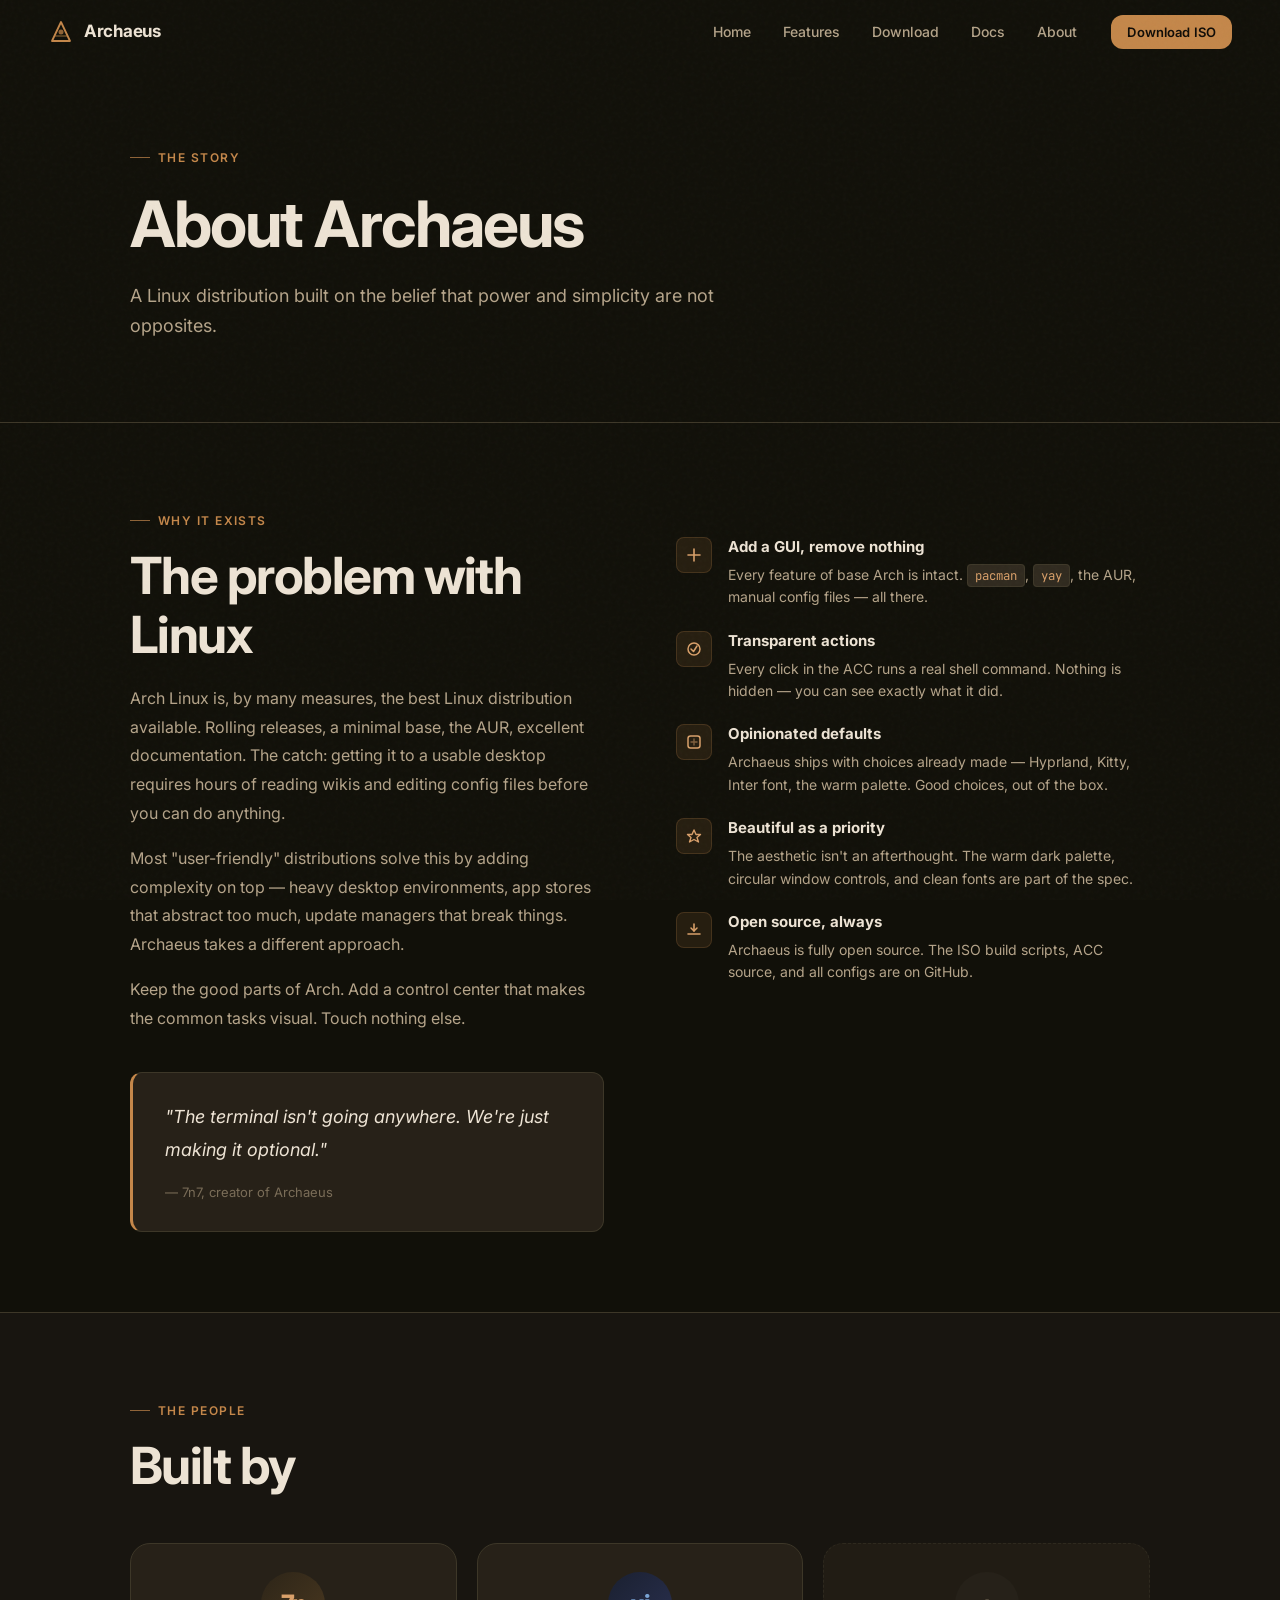
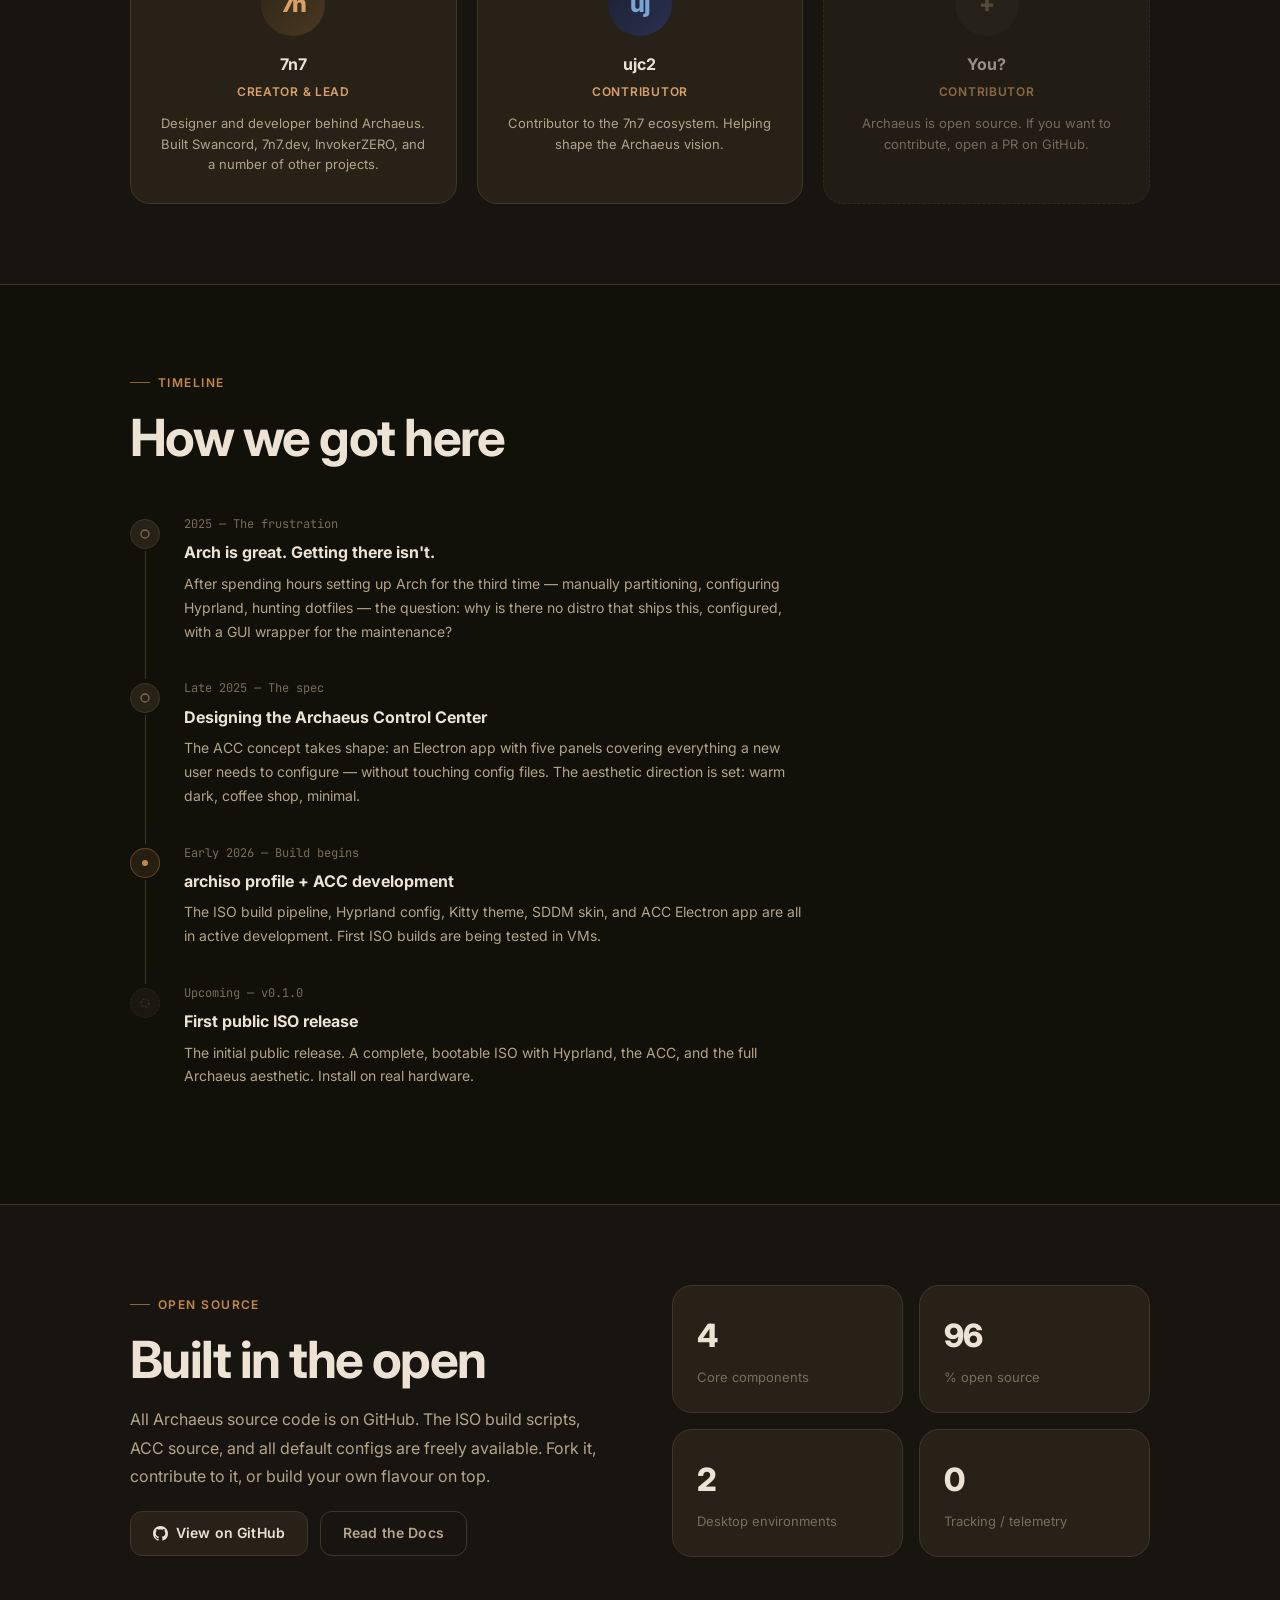
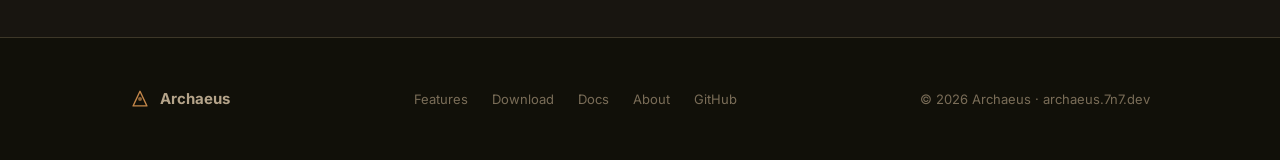
==== about/index.html @ 9816dd21 "Initial commit: Archaeus website" ====
<!DOCTYPE html>
<html lang="en">
<head>
  <meta charset="UTF-8" />
  <meta name="viewport" content="width=device-width, initial-scale=1.0" />
  <title>About — Archaeus</title>
  <meta name="description" content="The story and philosophy behind Archaeus Linux." />
  <link rel="stylesheet" href="../css/styles.css" />
  <style>
    .page-hero { padding: 140px 0 80px; border-bottom: 1px solid var(--border); }

    /* Philosophy */
    .philosophy-section { padding: 80px 0; }

    .philosophy-grid {
      display: grid;
      grid-template-columns: 1fr 1fr;
      gap: 72px;
      align-items: start;
    }

    .philosophy-text h2 { margin-bottom: 20px; }
    .philosophy-text p { font-size: 16px; line-height: 1.8; margin-bottom: 16px; }

    .philosophy-points {
      display: flex;
      flex-direction: column;
      gap: 20px;
      margin-top: 32px;
    }

    .philosophy-point {
      display: flex;
      gap: 16px;
    }

    .point-icon {
      flex-shrink: 0;
      width: 36px;
      height: 36px;
      border-radius: 8px;
      background: var(--accent-dim);
      border: 1px solid rgba(196,135,74,0.2);
      display: flex;
      align-items: center;
      justify-content: center;
      color: var(--accent-2);
      margin-top: 2px;
    }

    .point-body strong {
      display: block;
      font-size: 15px;
      color: var(--text);
      margin-bottom: 5px;
    }

    .point-body p { font-size: 14px; line-height: 1.6; margin: 0; }

    /* Quote */
    .quote-block {
      background: var(--surface);
      border: 1px solid var(--border);
      border-left: 3px solid var(--accent);
      border-radius: var(--radius);
      padding: 28px 32px;
      margin-top: 40px;
    }

    .quote-text {
      font-size: 18px;
      line-height: 1.8;
      color: var(--text);
      font-style: italic;
      margin-bottom: 16px;
    }

    .quote-author {
      font-size: 13px;
      color: var(--text-3);
    }

    /* Team */
    .team-section {
      background: var(--bg-2);
      border-top: 1px solid var(--border);
      border-bottom: 1px solid var(--border);
      padding: 80px 0;
    }

    .team-grid {
      display: grid;
      grid-template-columns: repeat(3, 1fr);
      gap: 20px;
      margin-top: 48px;
    }

    .team-card {
      background: var(--surface);
      border: 1px solid var(--border);
      border-radius: var(--radius-lg);
      padding: 28px;
      text-align: center;
      transition: border-color 0.2s, transform 0.2s;
    }

    .team-card:hover {
      border-color: var(--border-2);
      transform: translateY(-2px);
    }

    .team-avatar {
      width: 64px;
      height: 64px;
      border-radius: 50%;
      margin: 0 auto 16px;
      display: flex;
      align-items: center;
      justify-content: center;
      font-size: 24px;
      font-weight: 800;
      letter-spacing: -0.05em;
    }

    .team-name {
      font-size: 16px;
      font-weight: 700;
      color: var(--text);
      margin-bottom: 4px;
    }

    .team-role {
      font-size: 12px;
      color: var(--accent-2);
      font-weight: 600;
      letter-spacing: 0.06em;
      text-transform: uppercase;
      margin-bottom: 12px;
    }

    .team-bio {
      font-size: 13px;
      line-height: 1.6;
    }

    /* Origin story */
    .origin-section { padding: 80px 0; }

    .origin-timeline {
      max-width: 680px;
      margin: 48px 0 0;
      display: flex;
      flex-direction: column;
      gap: 0;
    }

    .timeline-item {
      display: flex;
      gap: 24px;
      position: relative;
    }

    .timeline-item:not(:last-child)::after {
      content: '';
      position: absolute;
      left: 15px;
      top: 36px;
      bottom: 0;
      width: 1px;
      background: var(--border);
    }

    .timeline-dot {
      flex-shrink: 0;
      width: 30px;
      height: 30px;
      border-radius: 50%;
      background: var(--surface);
      border: 1px solid var(--border);
      display: flex;
      align-items: center;
      justify-content: center;
      z-index: 1;
      margin-top: 4px;
    }

    .timeline-dot.accent {
      background: var(--accent-dim);
      border-color: rgba(196,135,74,0.4);
    }

    .timeline-dot svg { flex-shrink: 0; }

    .timeline-body {
      padding-bottom: 36px;
      flex: 1;
    }

    .timeline-date {
      font-size: 12px;
      color: var(--text-3);
      font-family: var(--mono);
      margin-bottom: 6px;
    }

    .timeline-title {
      font-size: 16px;
      font-weight: 700;
      color: var(--text);
      margin-bottom: 6px;
    }

    .timeline-desc { font-size: 14px; line-height: 1.7; }

    /* Open source section */
    .oss-section {
      background: var(--bg-2);
      border-top: 1px solid var(--border);
      padding: 80px 0;
    }

    .oss-inner {
      display: grid;
      grid-template-columns: 1fr 1fr;
      gap: 64px;
      align-items: center;
    }

    .oss-text h2 { margin-bottom: 16px; }
    .oss-text p { font-size: 16px; line-height: 1.8; margin-bottom: 20px; }

    .oss-links {
      display: flex;
      gap: 12px;
      flex-wrap: wrap;
    }

    .oss-stats {
      display: grid;
      grid-template-columns: 1fr 1fr;
      gap: 16px;
    }

    .oss-stat {
      background: var(--surface);
      border: 1px solid var(--border);
      border-radius: var(--radius-lg);
      padding: 24px;
    }

    .oss-stat-num {
      font-size: 32px;
      font-weight: 800;
      color: var(--text);
      letter-spacing: -0.04em;
      margin-bottom: 6px;
    }

    .oss-stat-label { font-size: 13px; color: var(--text-3); }

    @media (max-width: 900px) {
      .philosophy-grid { grid-template-columns: 1fr; }
      .team-grid { grid-template-columns: repeat(2, 1fr); }
      .oss-inner { grid-template-columns: 1fr; }
    }

    @media (max-width: 640px) {
      .team-grid { grid-template-columns: 1fr; }
    }
  </style>
</head>
<body>

<!-- ── NAV ──────────────────────────────────────────────── -->
<nav>
  <a href="/" class="nav-logo">
    <svg width="26" height="26" viewBox="0 0 26 26" fill="none">
      <path d="M13 3 L22 22 H4 Z" stroke="#c4874a" stroke-width="1.8" fill="none" stroke-linejoin="round"/>
      <path d="M7.5 17 H18.5" stroke="#c4874a" stroke-width="1.4" stroke-linecap="round" opacity="0.5"/>
      <circle cx="13" cy="13" r="2.5" fill="#c4874a" opacity="0.7"/>
    </svg>
    Archaeus
  </a>
  <ul class="nav-links">
    <li><a href="/">Home</a></li>
    <li><a href="/features/">Features</a></li>
    <li><a href="/download/">Download</a></li>
    <li><a href="/docs/">Docs</a></li>
    <li><a href="/about/">About</a></li>
  </ul>
  <a href="/download/" class="btn btn-primary btn-sm nav-cta">Download ISO</a>
</nav>

<!-- ── PAGE HERO ─────────────────────────────────────────── -->
<section class="page-hero">
  <div class="container">
    <span class="section-label reveal">The story</span>
    <h1 class="reveal reveal-delay-1">About Archaeus</h1>
    <p class="reveal reveal-delay-2">
      A Linux distribution built on the belief that power and simplicity are not opposites.
    </p>
  </div>
</section>

<!-- ── PHILOSOPHY ────────────────────────────────────────── -->
<section class="philosophy-section">
  <div class="container">
    <div class="philosophy-grid">
      <div class="philosophy-text reveal">
        <span class="section-label">Why it exists</span>
        <h2>The problem with Linux</h2>
        <p>
          Arch Linux is, by many measures, the best Linux distribution available.
          Rolling releases, a minimal base, the AUR, excellent documentation.
          The catch: getting it to a usable desktop requires hours of reading
          wikis and editing config files before you can do anything.
        </p>
        <p>
          Most "user-friendly" distributions solve this by adding complexity
          on top — heavy desktop environments, app stores that abstract too much,
          update managers that break things. Archaeus takes a different approach.
        </p>
        <p>
          Keep the good parts of Arch. Add a control center that makes the
          common tasks visual. Touch nothing else.
        </p>

        <div class="quote-block">
          <div class="quote-text">
            "The terminal isn't going anywhere. We're just making it optional."
          </div>
          <div class="quote-author">— 7n7, creator of Archaeus</div>
        </div>
      </div>

      <div class="philosophy-points reveal reveal-delay-2">
        <div class="philosophy-point">
          <div class="point-icon">
            <svg width="16" height="16" viewBox="0 0 16 16" fill="none">
              <path d="M2 8h12M8 2v12" stroke="currentColor" stroke-width="1.6" stroke-linecap="round"/>
            </svg>
          </div>
          <div class="point-body">
            <strong>Add a GUI, remove nothing</strong>
            <p>Every feature of base Arch is intact. <code>pacman</code>, <code>yay</code>, the AUR, manual config files — all there.</p>
          </div>
        </div>
        <div class="philosophy-point">
          <div class="point-icon">
            <svg width="16" height="16" viewBox="0 0 16 16" fill="none">
              <circle cx="8" cy="8" r="6" stroke="currentColor" stroke-width="1.5" fill="none"/>
              <path d="M5 8l2.5 2.5L11 5" stroke="currentColor" stroke-width="1.5" stroke-linecap="round" stroke-linejoin="round"/>
            </svg>
          </div>
          <div class="point-body">
            <strong>Transparent actions</strong>
            <p>Every click in the ACC runs a real shell command. Nothing is hidden — you can see exactly what it did.</p>
          </div>
        </div>
        <div class="philosophy-point">
          <div class="point-icon">
            <svg width="16" height="16" viewBox="0 0 16 16" fill="none">
              <rect x="2" y="2" width="12" height="12" rx="2.5" stroke="currentColor" stroke-width="1.5" fill="none"/>
              <path d="M5 8h6M8 5v6" stroke="currentColor" stroke-width="1.4" stroke-linecap="round" opacity="0.5"/>
            </svg>
          </div>
          <div class="point-body">
            <strong>Opinionated defaults</strong>
            <p>Archaeus ships with choices already made — Hyprland, Kitty, Inter font, the warm palette. Good choices, out of the box.</p>
          </div>
        </div>
        <div class="philosophy-point">
          <div class="point-icon">
            <svg width="16" height="16" viewBox="0 0 16 16" fill="none">
              <path d="M8 2L10 6.5H14.5L11 9.5 12.5 14 8 11.5 3.5 14 5 9.5 1.5 6.5H6Z" stroke="currentColor" stroke-width="1.4" fill="none" stroke-linejoin="round"/>
            </svg>
          </div>
          <div class="point-body">
            <strong>Beautiful as a priority</strong>
            <p>The aesthetic isn't an afterthought. The warm dark palette, circular window controls, and clean fonts are part of the spec.</p>
          </div>
        </div>
        <div class="philosophy-point">
          <div class="point-icon">
            <svg width="16" height="16" viewBox="0 0 16 16" fill="none">
              <path d="M2 12h12M8 2v7" stroke="currentColor" stroke-width="1.6" stroke-linecap="round"/>
              <path d="M5 6l3 3 3-3" stroke="currentColor" stroke-width="1.5" stroke-linecap="round" stroke-linejoin="round"/>
            </svg>
          </div>
          <div class="point-body">
            <strong>Open source, always</strong>
            <p>Archaeus is fully open source. The ISO build scripts, ACC source, and all configs are on GitHub.</p>
          </div>
        </div>
      </div>
    </div>
  </div>
</section>

<!-- ── TEAM ──────────────────────────────────────────────── -->
<section class="team-section">
  <div class="container">
    <div class="reveal">
      <span class="section-label">The people</span>
      <h2>Built by</h2>
    </div>
    <div class="team-grid">
      <div class="team-card reveal reveal-delay-1">
        <div class="team-avatar" style="background:linear-gradient(135deg,#2d2518,#4a3820); color:var(--accent-2);">7n</div>
        <div class="team-name">7n7</div>
        <div class="team-role">Creator &amp; Lead</div>
        <p class="team-bio">Designer and developer behind Archaeus. Built Swancord, 7n7.dev, InvokerZERO, and a number of other projects.</p>
      </div>
      <div class="team-card reveal reveal-delay-2">
        <div class="team-avatar" style="background:linear-gradient(135deg,#1a2030,#2a3050); color:#7aa4d4;">uj</div>
        <div class="team-name">ujc2</div>
        <div class="team-role">Contributor</div>
        <p class="team-bio">Contributor to the 7n7 ecosystem. Helping shape the Archaeus vision.</p>
      </div>
      <div class="team-card reveal reveal-delay-3" style="border-style:dashed; opacity:0.6;">
        <div class="team-avatar" style="background:var(--surface-2); color:var(--text-3);">+</div>
        <div class="team-name">You?</div>
        <div class="team-role">Contributor</div>
        <p class="team-bio">Archaeus is open source. If you want to contribute, open a PR on GitHub.</p>
      </div>
    </div>
  </div>
</section>

<!-- ── ORIGIN STORY ──────────────────────────────────────── -->
<section class="origin-section">
  <div class="container">
    <div class="reveal">
      <span class="section-label">Timeline</span>
      <h2>How we got here</h2>
    </div>
    <div class="origin-timeline">
      <div class="timeline-item reveal">
        <div class="timeline-dot">
          <svg width="12" height="12" viewBox="0 0 12 12" fill="none">
            <circle cx="6" cy="6" r="4" stroke="#7a6d58" stroke-width="1.3" fill="none"/>
          </svg>
        </div>
        <div class="timeline-body">
          <div class="timeline-date">2025 — The frustration</div>
          <div class="timeline-title">Arch is great. Getting there isn't.</div>
          <p class="timeline-desc">After spending hours setting up Arch for the third time — manually partitioning, configuring Hyprland, hunting dotfiles — the question: why is there no distro that ships this, configured, with a GUI wrapper for the maintenance?</p>
        </div>
      </div>
      <div class="timeline-item reveal">
        <div class="timeline-dot">
          <svg width="12" height="12" viewBox="0 0 12 12" fill="none">
            <circle cx="6" cy="6" r="4" stroke="#7a6d58" stroke-width="1.3" fill="none"/>
          </svg>
        </div>
        <div class="timeline-body">
          <div class="timeline-date">Late 2025 — The spec</div>
          <div class="timeline-title">Designing the Archaeus Control Center</div>
          <p class="timeline-desc">The ACC concept takes shape: an Electron app with five panels covering everything a new user needs to configure — without touching config files. The aesthetic direction is set: warm dark, coffee shop, minimal.</p>
        </div>
      </div>
      <div class="timeline-item reveal">
        <div class="timeline-dot accent">
          <svg width="12" height="12" viewBox="0 0 12 12" fill="none">
            <circle cx="6" cy="6" r="3" fill="#c4874a"/>
          </svg>
        </div>
        <div class="timeline-body">
          <div class="timeline-date">Early 2026 — Build begins</div>
          <div class="timeline-title">archiso profile + ACC development</div>
          <p class="timeline-desc">The ISO build pipeline, Hyprland config, Kitty theme, SDDM skin, and ACC Electron app are all in active development. First ISO builds are being tested in VMs.</p>
        </div>
      </div>
      <div class="timeline-item reveal">
        <div class="timeline-dot" style="border-style:dashed; opacity:0.5;">
          <svg width="12" height="12" viewBox="0 0 12 12" fill="none">
            <circle cx="6" cy="6" r="4" stroke="#7a6d58" stroke-width="1" stroke-dasharray="2 2" fill="none"/>
          </svg>
        </div>
        <div class="timeline-body">
          <div class="timeline-date">Upcoming — v0.1.0</div>
          <div class="timeline-title">First public ISO release</div>
          <p class="timeline-desc">The initial public release. A complete, bootable ISO with Hyprland, the ACC, and the full Archaeus aesthetic. Install on real hardware.</p>
        </div>
      </div>
    </div>
  </div>
</section>

<!-- ── OPEN SOURCE ───────────────────────────────────────── -->
<section class="oss-section">
  <div class="container">
    <div class="oss-inner">
      <div class="oss-text reveal">
        <span class="section-label">Open source</span>
        <h2>Built in the open</h2>
        <p>
          All Archaeus source code is on GitHub. The ISO build scripts, ACC
          source, and all default configs are freely available. Fork it,
          contribute to it, or build your own flavour on top.
        </p>
        <div class="oss-links">
          <a href="https://github.com/Brokaliy/archaeus" target="_blank" class="btn btn-secondary">
            <svg width="15" height="15" viewBox="0 0 16 16" fill="currentColor">
              <path d="M8 0C3.58 0 0 3.58 0 8c0 3.54 2.29 6.53 5.47 7.59.4.07.55-.17.55-.38 0-.19-.01-.82-.01-1.49-2.01.37-2.53-.49-2.69-.94-.09-.23-.48-.94-.82-1.13-.28-.15-.68-.52-.01-.53.63-.01 1.08.58 1.23.82.72 1.21 1.87.87 2.33.66.07-.52.28-.87.51-1.07-1.78-.2-3.64-.89-3.64-3.95 0-.87.31-1.59.82-2.15-.08-.2-.36-1.02.08-2.12 0 0 .67-.21 2.2.82.64-.18 1.32-.27 2-.27.68 0 1.36.09 2 .27 1.53-1.04 2.2-.82 2.2-.82.44 1.1.16 1.92.08 2.12.51.56.82 1.27.82 2.15 0 3.07-1.87 3.75-3.65 3.95.29.25.54.73.54 1.48 0 1.07-.01 1.93-.01 2.2 0 .21.15.46.55.38A8.013 8.013 0 0 0 16 8c0-4.42-3.58-8-8-8z"/>
            </svg>
            View on GitHub
          </a>
          <a href="/docs/" class="btn btn-ghost">Read the Docs</a>
        </div>
      </div>
      <div class="oss-stats reveal reveal-delay-2">
        <div class="oss-stat">
          <div class="oss-stat-num" data-count="5">0</div>
          <div class="oss-stat-label">Core components</div>
        </div>
        <div class="oss-stat">
          <div class="oss-stat-num" data-count="100">0</div>
          <div class="oss-stat-label">% open source</div>
        </div>
        <div class="oss-stat">
          <div class="oss-stat-num" data-count="3">0</div>
          <div class="oss-stat-label">Desktop environments</div>
        </div>
        <div class="oss-stat">
          <div class="oss-stat-num" data-count="0">0</div>
          <div class="oss-stat-label">Tracking / telemetry</div>
        </div>
      </div>
    </div>
  </div>
</section>

<!-- ── FOOTER ────────────────────────────────────────────── -->
<footer>
  <div class="container">
    <div class="footer-inner">
      <div class="footer-logo">
        <svg width="20" height="20" viewBox="0 0 26 26" fill="none">
          <path d="M13 3 L22 22 H4 Z" stroke="#c4874a" stroke-width="1.8" fill="none" stroke-linejoin="round"/>
          <circle cx="13" cy="13" r="2.5" fill="#c4874a" opacity="0.7"/>
        </svg>
        Archaeus
      </div>
      <ul class="footer-links">
        <li><a href="/features/">Features</a></li>
        <li><a href="/download/">Download</a></li>
        <li><a href="/docs/">Docs</a></li>
        <li><a href="/about/">About</a></li>
        <li><a href="https://github.com/Brokaliy/archaeus" target="_blank">GitHub</a></li>
      </ul>
      <span class="footer-copy">© 2026 Archaeus · archaeus.7n7.dev</span>
    </div>
  </div>
</footer>

<script src="../js/main.js"></script>
</body>
</html>
---- css/styles.css ----
/* ═══════════════════════════════════════════════════════════
   ARCHAEUS — Global Styles
   Coffee-shop warm dark aesthetic
═══════════════════════════════════════════════════════════ */

@import url('https://fonts.googleapis.com/css2?family=Inter:wght@300;400;500;600;700;800&family=JetBrains+Mono:wght@400;500&display=swap');

:root {
  --bg:         #111009;
  --bg-2:       #181510;
  --bg-3:       #201c16;
  --surface:    #272118;
  --surface-2:  #302a1f;
  --surface-3:  #3a3326;
  --border:     #3d3728;
  --border-2:   #4d4535;

  --text:       #ede3d4;
  --text-2:     #b5a48a;
  --text-3:     #7a6d58;

  --accent:     #c4874a;
  --accent-2:   #d9a06a;
  --accent-dim: rgba(196, 135, 74, 0.12);
  --accent-glow:rgba(196, 135, 74, 0.08);

  --radius-sm:  6px;
  --radius:     12px;
  --radius-lg:  20px;
  --radius-xl:  28px;

  --font:       'Inter', sans-serif;
  --mono:       'JetBrains Mono', monospace;

  --nav-h:      64px;
}

*, *::before, *::after {
  box-sizing: border-box;
  margin: 0;
  padding: 0;
}

html {
  scroll-behavior: smooth;
}

body {
  font-family: var(--font);
  background: var(--bg);
  color: var(--text);
  line-height: 1.6;
  overflow-x: hidden;
  -webkit-font-smoothing: antialiased;
}

/* Grain overlay */
body::before {
  content: '';
  position: fixed;
  inset: 0;
  background-image: url("data:image/svg+xml,%3Csvg viewBox='0 0 256 256' xmlns='http://www.w3.org/2000/svg'%3E%3Cfilter id='noise'%3E%3CfeTurbulence type='fractalNoise' baseFrequency='0.9' numOctaves='4' stitchTiles='stitch'/%3E%3C/filter%3E%3Crect width='100%25' height='100%25' filter='url(%23noise)' opacity='0.04'/%3E%3C/svg%3E");
  pointer-events: none;
  z-index: 1000;
  opacity: 0.6;
}

a {
  color: inherit;
  text-decoration: none;
}

img { display: block; max-width: 100%; }
button { cursor: pointer; font-family: var(--font); }

/* ── SCROLLBAR ───────────────────────────────────────────── */
::-webkit-scrollbar { width: 6px; }
::-webkit-scrollbar-track { background: var(--bg); }
::-webkit-scrollbar-thumb { background: var(--border-2); border-radius: 3px; }
::-webkit-scrollbar-thumb:hover { background: var(--text-3); }

/* ── SELECTION ───────────────────────────────────────────── */
::selection { background: rgba(196, 135, 74, 0.3); color: var(--text); }

/* ═══════════════════════════════════════════════════════════
   NAVIGATION
═══════════════════════════════════════════════════════════ */

nav {
  position: fixed;
  top: 0; left: 0; right: 0;
  height: var(--nav-h);
  z-index: 100;
  display: flex;
  align-items: center;
  padding: 0 48px;
  transition: background 0.3s, border-color 0.3s, backdrop-filter 0.3s;
}

nav.scrolled {
  background: rgba(17, 16, 9, 0.88);
  backdrop-filter: blur(20px);
  -webkit-backdrop-filter: blur(20px);
  border-bottom: 1px solid var(--border);
}

.nav-logo {
  display: flex;
  align-items: center;
  gap: 10px;
  font-size: 17px;
  font-weight: 700;
  letter-spacing: -0.3px;
  color: var(--text);
}

.nav-logo svg {
  flex-shrink: 0;
}

.nav-links {
  display: flex;
  align-items: center;
  gap: 4px;
  margin-left: auto;
  list-style: none;
}

.nav-links a {
  display: block;
  padding: 6px 14px;
  font-size: 14px;
  font-weight: 500;
  color: var(--text-2);
  border-radius: var(--radius-sm);
  transition: color 0.2s, background 0.2s;
}

.nav-links a:hover,
.nav-links a.active {
  color: var(--text);
  background: var(--surface);
}

.nav-links a.active {
  color: var(--accent-2);
}

.nav-cta {
  margin-left: 20px;
}

/* ═══════════════════════════════════════════════════════════
   BUTTONS
═══════════════════════════════════════════════════════════ */

.btn {
  display: inline-flex;
  align-items: center;
  gap: 8px;
  padding: 10px 22px;
  border-radius: var(--radius);
  font-size: 14px;
  font-weight: 600;
  letter-spacing: 0.01em;
  border: none;
  transition: all 0.2s;
  white-space: nowrap;
}

.btn-primary {
  background: var(--accent);
  color: #0f0c07;
}

.btn-primary:hover {
  background: var(--accent-2);
  transform: translateY(-1px);
  box-shadow: 0 8px 30px rgba(196, 135, 74, 0.25);
}

.btn-secondary {
  background: var(--surface);
  color: var(--text);
  border: 1px solid var(--border);
}

.btn-secondary:hover {
  background: var(--surface-2);
  border-color: var(--border-2);
  transform: translateY(-1px);
}

.btn-ghost {
  background: transparent;
  color: var(--text-2);
  border: 1px solid var(--border);
}

.btn-ghost:hover {
  color: var(--text);
  border-color: var(--border-2);
  background: var(--surface);
}

.btn-sm {
  padding: 7px 16px;
  font-size: 13px;
}

.btn-lg {
  padding: 14px 30px;
  font-size: 15px;
  border-radius: var(--radius-lg);
}

/* ═══════════════════════════════════════════════════════════
   LAYOUT UTILITIES
═══════════════════════════════════════════════════════════ */

.container {
  max-width: 1100px;
  margin: 0 auto;
  padding: 0 40px;
}

.container-narrow {
  max-width: 720px;
  margin: 0 auto;
  padding: 0 40px;
}

section {
  padding: 100px 0;
}

.section-label {
  display: inline-flex;
  align-items: center;
  gap: 8px;
  font-size: 12px;
  font-weight: 600;
  letter-spacing: 0.12em;
  text-transform: uppercase;
  color: var(--accent);
  margin-bottom: 16px;
}

.section-label::before {
  content: '';
  display: block;
  width: 20px;
  height: 1px;
  background: var(--accent);
  opacity: 0.7;
}

h1, h2, h3, h4 {
  font-weight: 700;
  letter-spacing: -0.03em;
  line-height: 1.15;
}

h1 { font-size: clamp(48px, 7vw, 88px); }
h2 { font-size: clamp(32px, 4vw, 52px); }
h3 { font-size: clamp(20px, 2.5vw, 28px); }
h4 { font-size: 18px; }

p { color: var(--text-2); }

.text-accent { color: var(--accent-2); }
.text-muted  { color: var(--text-3); }

/* ═══════════════════════════════════════════════════════════
   CARDS
═══════════════════════════════════════════════════════════ */

.card {
  background: var(--surface);
  border: 1px solid var(--border);
  border-radius: var(--radius-lg);
  padding: 28px;
  transition: border-color 0.2s, background 0.2s, transform 0.2s, box-shadow 0.2s;
}

.card:hover {
  border-color: var(--border-2);
  background: var(--surface-2);
  transform: translateY(-2px);
  box-shadow: 0 16px 48px rgba(0,0,0,0.4);
}

.card-icon {
  width: 44px;
  height: 44px;
  border-radius: var(--radius);
  background: var(--accent-dim);
  border: 1px solid rgba(196, 135, 74, 0.2);
  display: flex;
  align-items: center;
  justify-content: center;
  margin-bottom: 20px;
  color: var(--accent-2);
}

.card h4 {
  color: var(--text);
  margin-bottom: 10px;
}

.card p {
  font-size: 14px;
  line-height: 1.7;
}

/* ═══════════════════════════════════════════════════════════
   GRID SYSTEMS
═══════════════════════════════════════════════════════════ */

.grid-3 {
  display: grid;
  grid-template-columns: repeat(3, 1fr);
  gap: 20px;
}

.grid-2 {
  display: grid;
  grid-template-columns: repeat(2, 1fr);
  gap: 24px;
}

@media (max-width: 900px) {
  .grid-3 { grid-template-columns: repeat(2, 1fr); }
}
@media (max-width: 640px) {
  .grid-3, .grid-2 { grid-template-columns: 1fr; }
  .container, .container-narrow { padding: 0 20px; }
  nav { padding: 0 20px; }
  section { padding: 70px 0; }
}

/* ═══════════════════════════════════════════════════════════
   SEPARATOR
═══════════════════════════════════════════════════════════ */

.sep {
  border: none;
  border-top: 1px solid var(--border);
  margin: 0;
}

/* ═══════════════════════════════════════════════════════════
   FOOTER
═══════════════════════════════════════════════════════════ */

footer {
  border-top: 1px solid var(--border);
  padding: 48px 0;
}

.footer-inner {
  display: flex;
  align-items: center;
  justify-content: space-between;
  gap: 24px;
  flex-wrap: wrap;
}

.footer-logo {
  display: flex;
  align-items: center;
  gap: 10px;
  font-size: 15px;
  font-weight: 700;
  color: var(--text-2);
}

.footer-links {
  display: flex;
  gap: 24px;
  list-style: none;
}

.footer-links a {
  font-size: 13px;
  color: var(--text-3);
  transition: color 0.2s;
}

.footer-links a:hover {
  color: var(--text-2);
}

.footer-copy {
  font-size: 13px;
  color: var(--text-3);
}

/* ═══════════════════════════════════════════════════════════
   REVEAL ANIMATIONS
═══════════════════════════════════════════════════════════ */

.reveal {
  opacity: 0;
  transform: translateY(24px);
  transition: opacity 0.6s ease, transform 0.6s ease;
}

.reveal.visible {
  opacity: 1;
  transform: translateY(0);
}

.reveal-delay-1 { transition-delay: 0.1s; }
.reveal-delay-2 { transition-delay: 0.2s; }
.reveal-delay-3 { transition-delay: 0.3s; }
.reveal-delay-4 { transition-delay: 0.4s; }
.reveal-delay-5 { transition-delay: 0.5s; }

/* ═══════════════════════════════════════════════════════════
   PILL / BADGE
═══════════════════════════════════════════════════════════ */

.pill {
  display: inline-flex;
  align-items: center;
  gap: 6px;
  padding: 4px 12px;
  border-radius: 100px;
  font-size: 12px;
  font-weight: 600;
  background: var(--accent-dim);
  border: 1px solid rgba(196, 135, 74, 0.25);
  color: var(--accent-2);
  letter-spacing: 0.03em;
}

.pill-dot {
  width: 5px;
  height: 5px;
  border-radius: 50%;
  background: var(--accent);
  animation: pulse 2s infinite;
}

@keyframes pulse {
  0%, 100% { opacity: 1; }
  50% { opacity: 0.4; }
}

/* ═══════════════════════════════════════════════════════════
   CODE / MONO
═══════════════════════════════════════════════════════════ */

code {
  font-family: var(--mono);
  font-size: 0.88em;
  background: var(--surface-2);
  border: 1px solid var(--border);
  padding: 2px 7px;
  border-radius: 4px;
  color: var(--accent-2);
}

pre {
  background: var(--surface);
  border: 1px solid var(--border);
  border-radius: var(--radius);
  padding: 20px 24px;
  overflow-x: auto;
  font-family: var(--mono);
  font-size: 13px;
  line-height: 1.7;
  color: var(--text-2);
}

pre code {
  background: none;
  border: none;
  padding: 0;
  color: inherit;
  font-size: inherit;
}

/* ═══════════════════════════════════════════════════════════
   PAGE HERO (inner pages)
═══════════════════════════════════════════════════════════ */

.page-hero {
  padding: 140px 0 80px;
  border-bottom: 1px solid var(--border);
}

.page-hero .section-label { margin-bottom: 20px; }

.page-hero h1 {
  font-size: clamp(36px, 5vw, 64px);
  margin-bottom: 20px;
}

.page-hero p {
  font-size: 18px;
  line-height: 1.7;
  max-width: 600px;
}

/* ═══════════════════════════════════════════════════════════
   WINDOW MOCKUP
═══════════════════════════════════════════════════════════ */

.window-mockup {
  background: var(--bg-3);
  border: 1px solid var(--border);
  border-radius: var(--radius-xl);
  overflow: hidden;
  box-shadow: 0 40px 120px rgba(0,0,0,0.6), 0 0 0 1px rgba(255,255,255,0.03);
}

.window-titlebar {
  display: flex;
  align-items: center;
  gap: 8px;
  padding: 14px 18px;
  background: var(--surface);
  border-bottom: 1px solid var(--border);
}

.window-dot {
  width: 12px;
  height: 12px;
  border-radius: 50%;
}

.dot-red    { background: #e5534b; }
.dot-yellow { background: #c69026; }
.dot-green  { background: #57a65f; }

.window-title {
  margin-left: 8px;
  font-size: 12px;
  color: var(--text-3);
  font-weight: 500;
}

.window-body {
  padding: 24px;
}
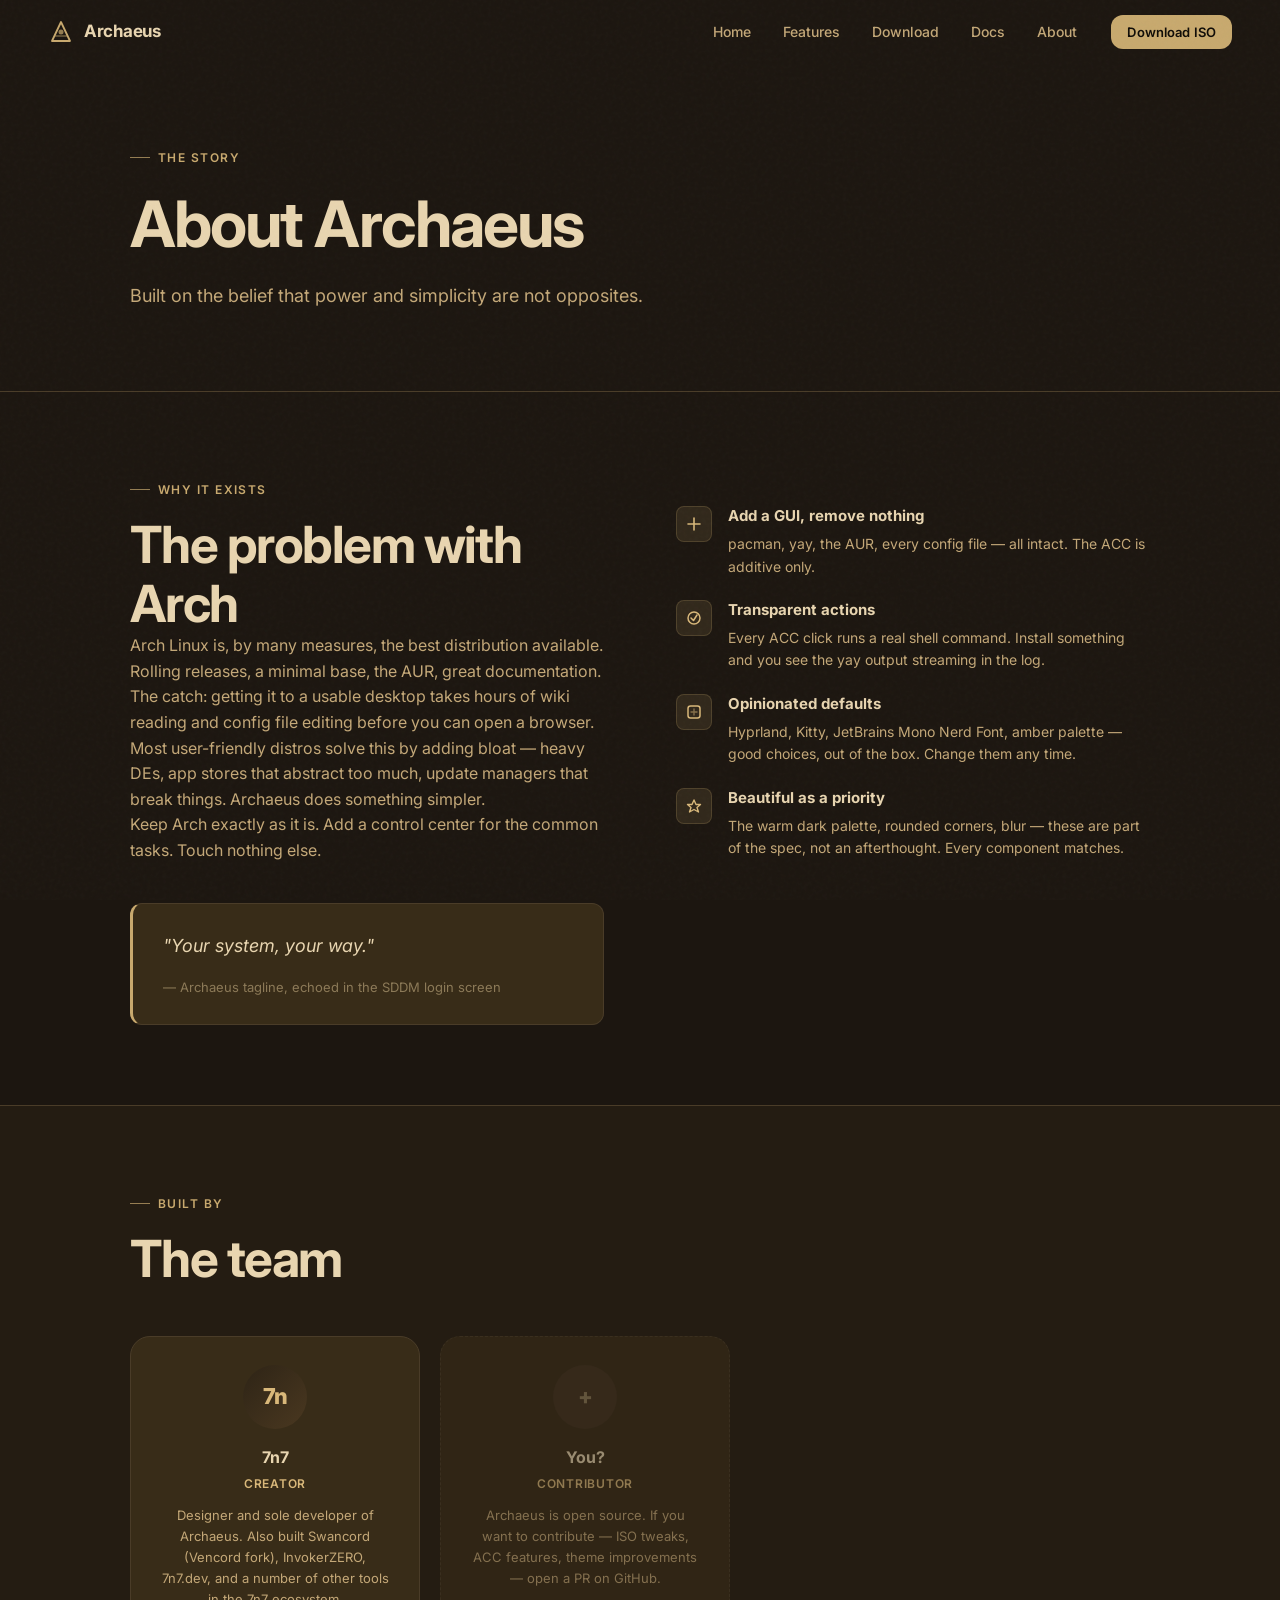
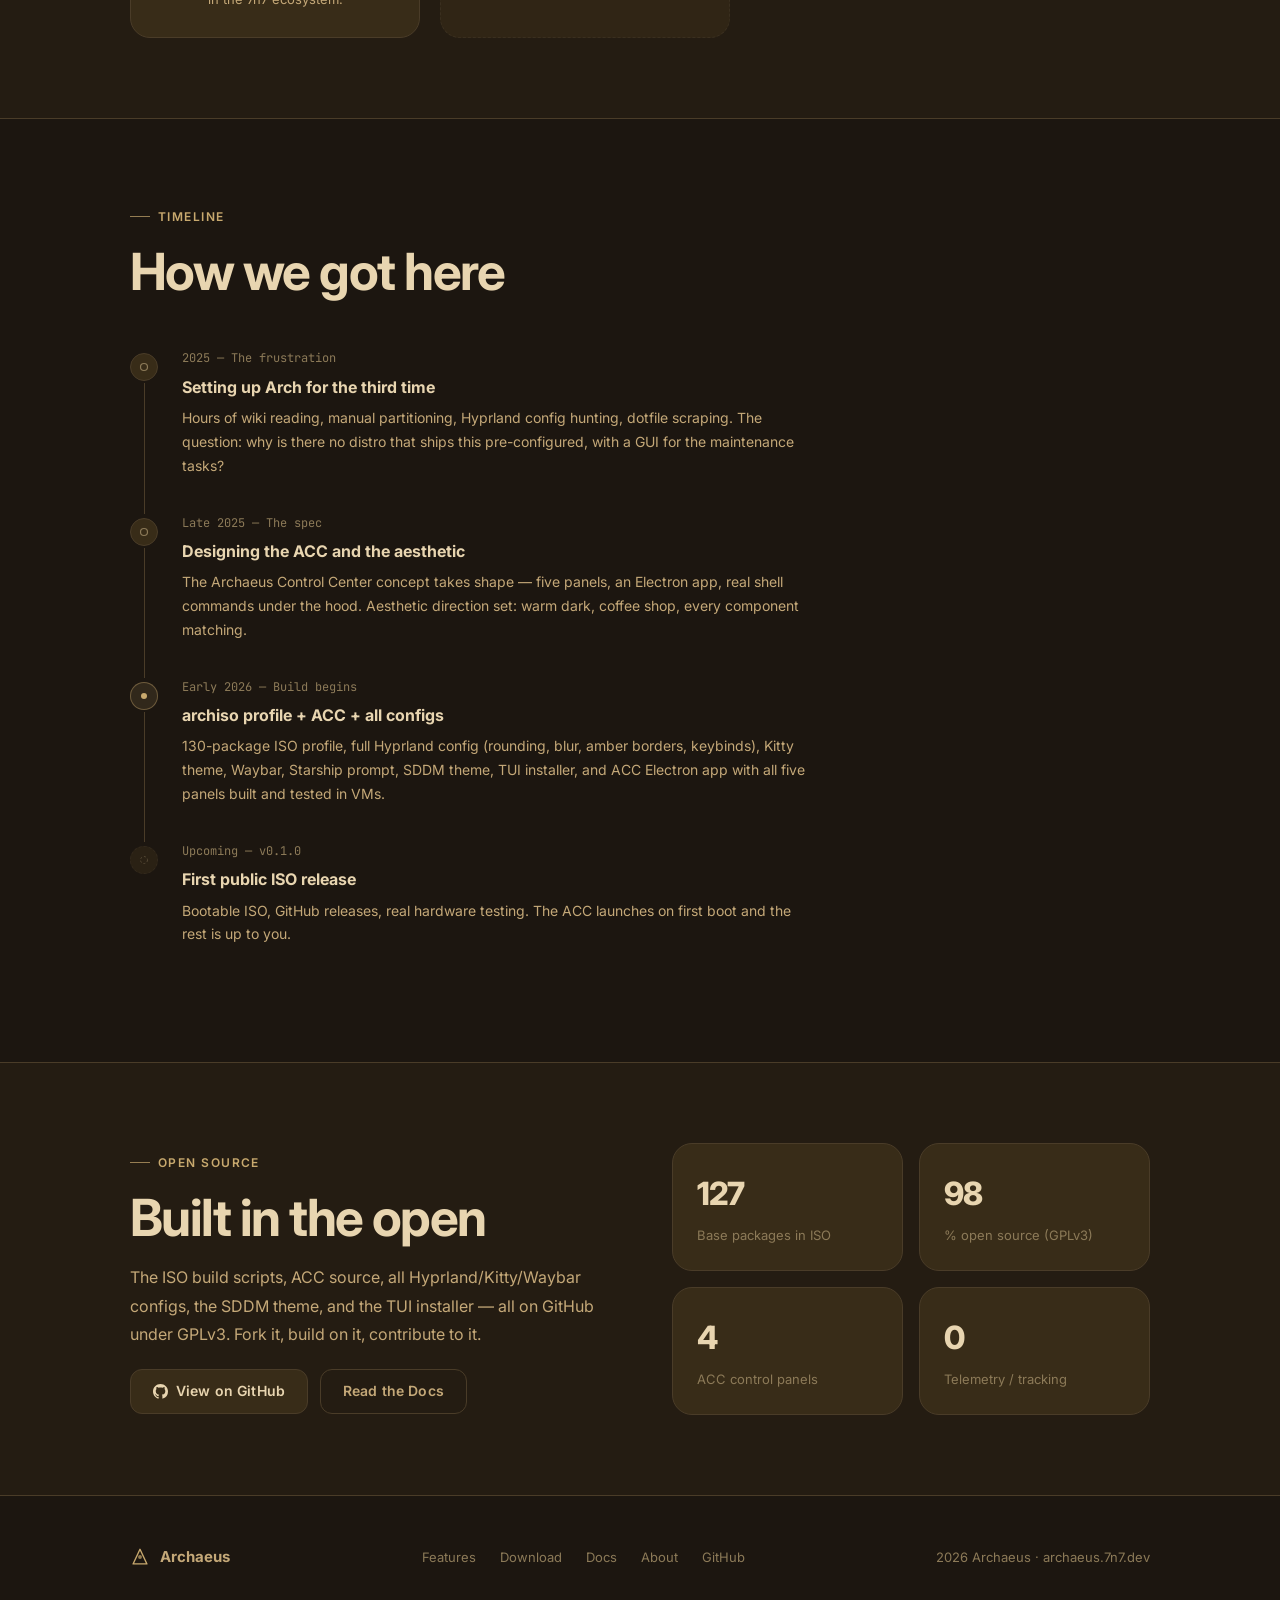
==== commit 355b0824: "Rewrite: accurate content from real Archaeus source, remove ujc2, fix colors to #1C1610/#E8D5B0/#C8A" ====
--- a/about/index.html
+++ b/about/index.html
@@ -4,556 +4,221 @@
   <meta charset="UTF-8" />
   <meta name="viewport" content="width=device-width, initial-scale=1.0" />
   <title>About — Archaeus</title>
-  <meta name="description" content="The story and philosophy behind Archaeus Linux." />
   <link rel="stylesheet" href="../css/styles.css" />
   <style>
-    .page-hero { padding: 140px 0 80px; border-bottom: 1px solid var(--border); }
-
-    /* Philosophy */
-    .philosophy-section { padding: 80px 0; }
-
-    .philosophy-grid {
-      display: grid;
-      grid-template-columns: 1fr 1fr;
-      gap: 72px;
-      align-items: start;
-    }
-
-    .philosophy-text h2 { margin-bottom: 20px; }
-    .philosophy-text p { font-size: 16px; line-height: 1.8; margin-bottom: 16px; }
-
-    .philosophy-points {
-      display: flex;
-      flex-direction: column;
-      gap: 20px;
-      margin-top: 32px;
-    }
-
-    .philosophy-point {
-      display: flex;
-      gap: 16px;
-    }
-
-    .point-icon {
-      flex-shrink: 0;
-      width: 36px;
-      height: 36px;
-      border-radius: 8px;
-      background: var(--accent-dim);
-      border: 1px solid rgba(196,135,74,0.2);
-      display: flex;
-      align-items: center;
-      justify-content: center;
-      color: var(--accent-2);
-      margin-top: 2px;
-    }
-
-    .point-body strong {
-      display: block;
-      font-size: 15px;
-      color: var(--text);
-      margin-bottom: 5px;
-    }
-
-    .point-body p { font-size: 14px; line-height: 1.6; margin: 0; }
-
-    /* Quote */
-    .quote-block {
-      background: var(--surface);
-      border: 1px solid var(--border);
-      border-left: 3px solid var(--accent);
-      border-radius: var(--radius);
-      padding: 28px 32px;
-      margin-top: 40px;
-    }
-
-    .quote-text {
-      font-size: 18px;
-      line-height: 1.8;
-      color: var(--text);
-      font-style: italic;
-      margin-bottom: 16px;
-    }
-
-    .quote-author {
-      font-size: 13px;
-      color: var(--text-3);
-    }
-
-    /* Team */
-    .team-section {
-      background: var(--bg-2);
-      border-top: 1px solid var(--border);
-      border-bottom: 1px solid var(--border);
-      padding: 80px 0;
-    }
-
-    .team-grid {
-      display: grid;
-      grid-template-columns: repeat(3, 1fr);
-      gap: 20px;
-      margin-top: 48px;
-    }
-
-    .team-card {
-      background: var(--surface);
-      border: 1px solid var(--border);
-      border-radius: var(--radius-lg);
-      padding: 28px;
-      text-align: center;
-      transition: border-color 0.2s, transform 0.2s;
-    }
-
-    .team-card:hover {
-      border-color: var(--border-2);
-      transform: translateY(-2px);
-    }
-
-    .team-avatar {
-      width: 64px;
-      height: 64px;
-      border-radius: 50%;
-      margin: 0 auto 16px;
-      display: flex;
-      align-items: center;
-      justify-content: center;
-      font-size: 24px;
-      font-weight: 800;
-      letter-spacing: -0.05em;
-    }
-
-    .team-name {
-      font-size: 16px;
-      font-weight: 700;
-      color: var(--text);
-      margin-bottom: 4px;
-    }
-
-    .team-role {
-      font-size: 12px;
-      color: var(--accent-2);
-      font-weight: 600;
-      letter-spacing: 0.06em;
-      text-transform: uppercase;
-      margin-bottom: 12px;
-    }
-
-    .team-bio {
-      font-size: 13px;
-      line-height: 1.6;
-    }
-
-    /* Origin story */
-    .origin-section { padding: 80px 0; }
-
-    .origin-timeline {
-      max-width: 680px;
-      margin: 48px 0 0;
-      display: flex;
-      flex-direction: column;
-      gap: 0;
-    }
-
-    .timeline-item {
-      display: flex;
-      gap: 24px;
-      position: relative;
-    }
-
-    .timeline-item:not(:last-child)::after {
-      content: '';
-      position: absolute;
-      left: 15px;
-      top: 36px;
-      bottom: 0;
-      width: 1px;
-      background: var(--border);
-    }
-
-    .timeline-dot {
-      flex-shrink: 0;
-      width: 30px;
-      height: 30px;
-      border-radius: 50%;
-      background: var(--surface);
-      border: 1px solid var(--border);
-      display: flex;
-      align-items: center;
-      justify-content: center;
-      z-index: 1;
-      margin-top: 4px;
-    }
-
-    .timeline-dot.accent {
-      background: var(--accent-dim);
-      border-color: rgba(196,135,74,0.4);
-    }
-
-    .timeline-dot svg { flex-shrink: 0; }
-
-    .timeline-body {
-      padding-bottom: 36px;
-      flex: 1;
-    }
-
-    .timeline-date {
-      font-size: 12px;
-      color: var(--text-3);
-      font-family: var(--mono);
-      margin-bottom: 6px;
-    }
-
-    .timeline-title {
-      font-size: 16px;
-      font-weight: 700;
-      color: var(--text);
-      margin-bottom: 6px;
-    }
-
-    .timeline-desc { font-size: 14px; line-height: 1.7; }
-
-    /* Open source section */
-    .oss-section {
-      background: var(--bg-2);
-      border-top: 1px solid var(--border);
-      padding: 80px 0;
-    }
-
-    .oss-inner {
-      display: grid;
-      grid-template-columns: 1fr 1fr;
-      gap: 64px;
-      align-items: center;
-    }
-
-    .oss-text h2 { margin-bottom: 16px; }
-    .oss-text p { font-size: 16px; line-height: 1.8; margin-bottom: 20px; }
-
-    .oss-links {
-      display: flex;
-      gap: 12px;
-      flex-wrap: wrap;
-    }
-
-    .oss-stats {
-      display: grid;
-      grid-template-columns: 1fr 1fr;
-      gap: 16px;
-    }
-
-    .oss-stat {
-      background: var(--surface);
-      border: 1px solid var(--border);
-      border-radius: var(--radius-lg);
-      padding: 24px;
-    }
-
-    .oss-stat-num {
-      font-size: 32px;
-      font-weight: 800;
-      color: var(--text);
-      letter-spacing: -0.04em;
-      margin-bottom: 6px;
-    }
-
-    .oss-stat-label { font-size: 13px; color: var(--text-3); }
-
-    @media (max-width: 900px) {
-      .philosophy-grid { grid-template-columns: 1fr; }
-      .team-grid { grid-template-columns: repeat(2, 1fr); }
-      .oss-inner { grid-template-columns: 1fr; }
-    }
-
-    @media (max-width: 640px) {
-      .team-grid { grid-template-columns: 1fr; }
-    }
+    .page-hero{padding:140px 0 80px;border-bottom:1px solid var(--border)}
+    .phil-grid{display:grid;grid-template-columns:1fr 1fr;gap:72px;align-items:start;padding:80px 0}
+    .phil-text h2{margin-bottom:20px}
+    .phil-text p{font-size:16px;line-height:1.8;margin-bottom:16px}
+    .phil-points{display:flex;flex-direction:column;gap:20px;margin-top:32px}
+    .pp{display:flex;gap:16px}
+    .pp-icon{flex-shrink:0;width:36px;height:36px;border-radius:8px;background:var(--accent-dim);border:1px solid rgba(200,169,110,.2);display:flex;align-items:center;justify-content:center;color:var(--accent-2);margin-top:2px}
+    .pp-body strong{display:block;font-size:15px;color:var(--text);margin-bottom:5px}
+    .pp-body p{font-size:14px;line-height:1.6;margin:0}
+    .quote-block{background:var(--surface);border:1px solid var(--border);border-left:3px solid var(--accent);border-radius:var(--radius);padding:26px 30px;margin-top:40px}
+    .quote-text{font-size:18px;line-height:1.8;color:var(--text);font-style:italic;margin-bottom:14px}
+    .quote-author{font-size:13px;color:var(--text-3)}
+    .team-section{background:var(--bg-2);border-top:1px solid var(--border);border-bottom:1px solid var(--border);padding:80px 0}
+    .team-grid{display:grid;grid-template-columns:repeat(2,1fr);gap:20px;margin-top:48px;max-width:600px}
+    .team-card{background:var(--surface);border:1px solid var(--border);border-radius:var(--radius-lg);padding:28px;text-align:center;transition:border-color .2s,transform .2s}
+    .team-card:hover{border-color:var(--border-2);transform:translateY(-2px)}
+    .team-avatar{width:64px;height:64px;border-radius:50%;margin:0 auto 16px;display:flex;align-items:center;justify-content:center;font-size:22px;font-weight:800;letter-spacing:-.05em}
+    .team-name{font-size:16px;font-weight:700;color:var(--text);margin-bottom:4px}
+    .team-role{font-size:12px;color:var(--accent-2);font-weight:600;letter-spacing:.06em;text-transform:uppercase;margin-bottom:12px}
+    .team-bio{font-size:13px;line-height:1.6;color:var(--text-2)}
+    .tl-item{display:flex;gap:24px;position:relative}
+    .tl-item:not(:last-child)::after{content:"";position:absolute;left:14px;top:34px;bottom:0;width:1px;background:var(--border)}
+    .tl-dot{flex-shrink:0;width:28px;height:28px;border-radius:50%;background:var(--surface);border:1px solid var(--border);display:flex;align-items:center;justify-content:center;z-index:1;margin-top:4px}
+    .tl-dot.acc{background:var(--accent-dim);border-color:rgba(200,169,110,.4)}
+    .tl-body{flex:1;padding-bottom:36px}
+    .tl-date{font-size:12px;color:var(--text-3);font-family:var(--mono);margin-bottom:6px}
+    .tl-title{font-size:16px;font-weight:700;color:var(--text);margin-bottom:6px}
+    .tl-desc{font-size:14px;line-height:1.7;color:var(--text-2)}
+    .oss-section{background:var(--bg-2);border-top:1px solid var(--border);padding:80px 0}
+    .oss-inner{display:grid;grid-template-columns:1fr 1fr;gap:64px;align-items:center}
+    .oss-text h2{margin-bottom:16px}
+    .oss-text p{font-size:16px;line-height:1.8;margin-bottom:20px;color:var(--text-2)}
+    .oss-stats{display:grid;grid-template-columns:1fr 1fr;gap:16px}
+    .oss-stat{background:var(--surface);border:1px solid var(--border);border-radius:var(--radius-lg);padding:24px}
+    .oss-num{font-size:32px;font-weight:800;color:var(--text);letter-spacing:-.04em;margin-bottom:6px}
+    .oss-lbl{font-size:13px;color:var(--text-3)}
+    @media(max-width:900px){.phil-grid{grid-template-columns:1fr}.team-grid{grid-template-columns:1fr;max-width:400px}.oss-inner{grid-template-columns:1fr}}
   </style>
 </head>
 <body>
-
-<!-- ── NAV ──────────────────────────────────────────────── -->
 <nav>
   <a href="/" class="nav-logo">
-    <svg width="26" height="26" viewBox="0 0 26 26" fill="none">
-      <path d="M13 3 L22 22 H4 Z" stroke="#c4874a" stroke-width="1.8" fill="none" stroke-linejoin="round"/>
-      <path d="M7.5 17 H18.5" stroke="#c4874a" stroke-width="1.4" stroke-linecap="round" opacity="0.5"/>
-      <circle cx="13" cy="13" r="2.5" fill="#c4874a" opacity="0.7"/>
-    </svg>
+    <svg width="26" height="26" viewBox="0 0 26 26" fill="none"><path d="M13 3 L22 22 H4 Z" stroke="#C8A96E" stroke-width="1.8" fill="none" stroke-linejoin="round"/><path d="M7.5 17 H18.5" stroke="#C8A96E" stroke-width="1.4" stroke-linecap="round" opacity="0.5"/><circle cx="13" cy="13" r="2.5" fill="#C8A96E" opacity="0.7"/></svg>
     Archaeus
   </a>
   <ul class="nav-links">
-    <li><a href="/">Home</a></li>
-    <li><a href="/features/">Features</a></li>
-    <li><a href="/download/">Download</a></li>
-    <li><a href="/docs/">Docs</a></li>
-    <li><a href="/about/">About</a></li>
+    <li><a href="/">Home</a></li><li><a href="/features/">Features</a></li><li><a href="/download/">Download</a></li><li><a href="/docs/">Docs</a></li><li><a href="/about/">About</a></li>
   </ul>
   <a href="/download/" class="btn btn-primary btn-sm nav-cta">Download ISO</a>
 </nav>
 
-<!-- ── PAGE HERO ─────────────────────────────────────────── -->
 <section class="page-hero">
   <div class="container">
     <span class="section-label reveal">The story</span>
     <h1 class="reveal reveal-delay-1">About Archaeus</h1>
-    <p class="reveal reveal-delay-2">
-      A Linux distribution built on the belief that power and simplicity are not opposites.
-    </p>
-  </div>
-</section>
-
-<!-- ── PHILOSOPHY ────────────────────────────────────────── -->
-<section class="philosophy-section">
-  <div class="container">
-    <div class="philosophy-grid">
-      <div class="philosophy-text reveal">
-        <span class="section-label">Why it exists</span>
-        <h2>The problem with Linux</h2>
-        <p>
-          Arch Linux is, by many measures, the best Linux distribution available.
-          Rolling releases, a minimal base, the AUR, excellent documentation.
-          The catch: getting it to a usable desktop requires hours of reading
-          wikis and editing config files before you can do anything.
-        </p>
-        <p>
-          Most "user-friendly" distributions solve this by adding complexity
-          on top — heavy desktop environments, app stores that abstract too much,
-          update managers that break things. Archaeus takes a different approach.
-        </p>
-        <p>
-          Keep the good parts of Arch. Add a control center that makes the
-          common tasks visual. Touch nothing else.
-        </p>
-
-        <div class="quote-block">
-          <div class="quote-text">
-            "The terminal isn't going anywhere. We're just making it optional."
-          </div>
-          <div class="quote-author">— 7n7, creator of Archaeus</div>
-        </div>
-      </div>
-
-      <div class="philosophy-points reveal reveal-delay-2">
-        <div class="philosophy-point">
-          <div class="point-icon">
-            <svg width="16" height="16" viewBox="0 0 16 16" fill="none">
-              <path d="M2 8h12M8 2v12" stroke="currentColor" stroke-width="1.6" stroke-linecap="round"/>
-            </svg>
-          </div>
-          <div class="point-body">
-            <strong>Add a GUI, remove nothing</strong>
-            <p>Every feature of base Arch is intact. <code>pacman</code>, <code>yay</code>, the AUR, manual config files — all there.</p>
-          </div>
-        </div>
-        <div class="philosophy-point">
-          <div class="point-icon">
-            <svg width="16" height="16" viewBox="0 0 16 16" fill="none">
-              <circle cx="8" cy="8" r="6" stroke="currentColor" stroke-width="1.5" fill="none"/>
-              <path d="M5 8l2.5 2.5L11 5" stroke="currentColor" stroke-width="1.5" stroke-linecap="round" stroke-linejoin="round"/>
-            </svg>
-          </div>
-          <div class="point-body">
-            <strong>Transparent actions</strong>
-            <p>Every click in the ACC runs a real shell command. Nothing is hidden — you can see exactly what it did.</p>
-          </div>
-        </div>
-        <div class="philosophy-point">
-          <div class="point-icon">
-            <svg width="16" height="16" viewBox="0 0 16 16" fill="none">
-              <rect x="2" y="2" width="12" height="12" rx="2.5" stroke="currentColor" stroke-width="1.5" fill="none"/>
-              <path d="M5 8h6M8 5v6" stroke="currentColor" stroke-width="1.4" stroke-linecap="round" opacity="0.5"/>
-            </svg>
-          </div>
-          <div class="point-body">
-            <strong>Opinionated defaults</strong>
-            <p>Archaeus ships with choices already made — Hyprland, Kitty, Inter font, the warm palette. Good choices, out of the box.</p>
-          </div>
-        </div>
-        <div class="philosophy-point">
-          <div class="point-icon">
-            <svg width="16" height="16" viewBox="0 0 16 16" fill="none">
-              <path d="M8 2L10 6.5H14.5L11 9.5 12.5 14 8 11.5 3.5 14 5 9.5 1.5 6.5H6Z" stroke="currentColor" stroke-width="1.4" fill="none" stroke-linejoin="round"/>
-            </svg>
-          </div>
-          <div class="point-body">
-            <strong>Beautiful as a priority</strong>
-            <p>The aesthetic isn't an afterthought. The warm dark palette, circular window controls, and clean fonts are part of the spec.</p>
-          </div>
-        </div>
-        <div class="philosophy-point">
-          <div class="point-icon">
-            <svg width="16" height="16" viewBox="0 0 16 16" fill="none">
-              <path d="M2 12h12M8 2v7" stroke="currentColor" stroke-width="1.6" stroke-linecap="round"/>
-              <path d="M5 6l3 3 3-3" stroke="currentColor" stroke-width="1.5" stroke-linecap="round" stroke-linejoin="round"/>
-            </svg>
-          </div>
-          <div class="point-body">
-            <strong>Open source, always</strong>
-            <p>Archaeus is fully open source. The ISO build scripts, ACC source, and all configs are on GitHub.</p>
-          </div>
-        </div>
-      </div>
-    </div>
-  </div>
-</section>
-
-<!-- ── TEAM ──────────────────────────────────────────────── -->
+    <p class="reveal reveal-delay-2">Built on the belief that power and simplicity are not opposites.</p>
+  </div>
+</section>
+
+<!-- Philosophy -->
+<div class="container">
+  <div class="phil-grid">
+    <div class="reveal">
+      <span class="section-label">Why it exists</span>
+      <h2>The problem with Arch</h2>
+      <p>Arch Linux is, by many measures, the best distribution available. Rolling releases, a minimal base, the AUR, great documentation. The catch: getting it to a usable desktop takes hours of wiki reading and config file editing before you can open a browser.</p>
+      <p>Most user-friendly distros solve this by adding bloat — heavy DEs, app stores that abstract too much, update managers that break things. Archaeus does something simpler.</p>
+      <p>Keep Arch exactly as it is. Add a control center for the common tasks. Touch nothing else.</p>
+      <div class="quote-block">
+        <div class="quote-text">"Your system, your way."</div>
+        <div class="quote-author">— Archaeus tagline, echoed in the SDDM login screen</div>
+      </div>
+    </div>
+
+    <div class="phil-points reveal reveal-delay-2">
+      <div class="pp">
+        <div class="pp-icon">
+          <svg width="16" height="16" viewBox="0 0 16 16" fill="none"><path d="M2 8h12M8 2v12" stroke="currentColor" stroke-width="1.6" stroke-linecap="round"/></svg>
+        </div>
+        <div class="pp-body">
+          <strong>Add a GUI, remove nothing</strong>
+          <p>pacman, yay, the AUR, every config file — all intact. The ACC is additive only.</p>
+        </div>
+      </div>
+      <div class="pp">
+        <div class="pp-icon">
+          <svg width="16" height="16" viewBox="0 0 16 16" fill="none"><circle cx="8" cy="8" r="6" stroke="currentColor" stroke-width="1.5" fill="none"/><path d="M5 8l2.5 2.5L11 5" stroke="currentColor" stroke-width="1.5" stroke-linecap="round" stroke-linejoin="round"/></svg>
+        </div>
+        <div class="pp-body">
+          <strong>Transparent actions</strong>
+          <p>Every ACC click runs a real shell command. Install something and you see the yay output streaming in the log.</p>
+        </div>
+      </div>
+      <div class="pp">
+        <div class="pp-icon">
+          <svg width="16" height="16" viewBox="0 0 16 16" fill="none"><rect x="2" y="2" width="12" height="12" rx="2.5" stroke="currentColor" stroke-width="1.5" fill="none"/><path d="M5 8h6M8 5v6" stroke="currentColor" stroke-width="1.4" stroke-linecap="round" opacity="0.5"/></svg>
+        </div>
+        <div class="pp-body">
+          <strong>Opinionated defaults</strong>
+          <p>Hyprland, Kitty, JetBrains Mono Nerd Font, amber palette — good choices, out of the box. Change them any time.</p>
+        </div>
+      </div>
+      <div class="pp">
+        <div class="pp-icon">
+          <svg width="16" height="16" viewBox="0 0 16 16" fill="none"><path d="M8 2L10 6.5H14.5L11 9.5 12.5 14 8 11.5 3.5 14 5 9.5 1.5 6.5H6Z" stroke="currentColor" stroke-width="1.4" fill="none" stroke-linejoin="round"/></svg>
+        </div>
+        <div class="pp-body">
+          <strong>Beautiful as a priority</strong>
+          <p>The warm dark palette, rounded corners, blur — these are part of the spec, not an afterthought. Every component matches.</p>
+        </div>
+      </div>
+    </div>
+  </div>
+</div>
+
+<!-- Team -->
 <section class="team-section">
   <div class="container">
-    <div class="reveal">
-      <span class="section-label">The people</span>
-      <h2>Built by</h2>
-    </div>
+    <div class="reveal"><span class="section-label">Built by</span><h2>The team</h2></div>
     <div class="team-grid">
       <div class="team-card reveal reveal-delay-1">
-        <div class="team-avatar" style="background:linear-gradient(135deg,#2d2518,#4a3820); color:var(--accent-2);">7n</div>
+        <div class="team-avatar" style="background:linear-gradient(135deg,#2E2416,#4a3820);color:var(--accent-2)">7n</div>
         <div class="team-name">7n7</div>
-        <div class="team-role">Creator &amp; Lead</div>
-        <p class="team-bio">Designer and developer behind Archaeus. Built Swancord, 7n7.dev, InvokerZERO, and a number of other projects.</p>
-      </div>
-      <div class="team-card reveal reveal-delay-2">
-        <div class="team-avatar" style="background:linear-gradient(135deg,#1a2030,#2a3050); color:#7aa4d4;">uj</div>
-        <div class="team-name">ujc2</div>
-        <div class="team-role">Contributor</div>
-        <p class="team-bio">Contributor to the 7n7 ecosystem. Helping shape the Archaeus vision.</p>
-      </div>
-      <div class="team-card reveal reveal-delay-3" style="border-style:dashed; opacity:0.6;">
-        <div class="team-avatar" style="background:var(--surface-2); color:var(--text-3);">+</div>
+        <div class="team-role">Creator</div>
+        <p class="team-bio">Designer and sole developer of Archaeus. Also built Swancord (Vencord fork), InvokerZERO, 7n7.dev, and a number of other tools in the 7n7 ecosystem.</p>
+      </div>
+      <div class="team-card reveal reveal-delay-2" style="border-style:dashed;opacity:0.6">
+        <div class="team-avatar" style="background:var(--surface-2);color:var(--text-3)">+</div>
         <div class="team-name">You?</div>
         <div class="team-role">Contributor</div>
-        <p class="team-bio">Archaeus is open source. If you want to contribute, open a PR on GitHub.</p>
-      </div>
-    </div>
-  </div>
-</section>
-
-<!-- ── ORIGIN STORY ──────────────────────────────────────── -->
-<section class="origin-section">
-  <div class="container">
-    <div class="reveal">
-      <span class="section-label">Timeline</span>
-      <h2>How we got here</h2>
-    </div>
-    <div class="origin-timeline">
-      <div class="timeline-item reveal">
-        <div class="timeline-dot">
-          <svg width="12" height="12" viewBox="0 0 12 12" fill="none">
-            <circle cx="6" cy="6" r="4" stroke="#7a6d58" stroke-width="1.3" fill="none"/>
-          </svg>
-        </div>
-        <div class="timeline-body">
-          <div class="timeline-date">2025 — The frustration</div>
-          <div class="timeline-title">Arch is great. Getting there isn't.</div>
-          <p class="timeline-desc">After spending hours setting up Arch for the third time — manually partitioning, configuring Hyprland, hunting dotfiles — the question: why is there no distro that ships this, configured, with a GUI wrapper for the maintenance?</p>
-        </div>
-      </div>
-      <div class="timeline-item reveal">
-        <div class="timeline-dot">
-          <svg width="12" height="12" viewBox="0 0 12 12" fill="none">
-            <circle cx="6" cy="6" r="4" stroke="#7a6d58" stroke-width="1.3" fill="none"/>
-          </svg>
-        </div>
-        <div class="timeline-body">
-          <div class="timeline-date">Late 2025 — The spec</div>
-          <div class="timeline-title">Designing the Archaeus Control Center</div>
-          <p class="timeline-desc">The ACC concept takes shape: an Electron app with five panels covering everything a new user needs to configure — without touching config files. The aesthetic direction is set: warm dark, coffee shop, minimal.</p>
-        </div>
-      </div>
-      <div class="timeline-item reveal">
-        <div class="timeline-dot accent">
-          <svg width="12" height="12" viewBox="0 0 12 12" fill="none">
-            <circle cx="6" cy="6" r="3" fill="#c4874a"/>
-          </svg>
-        </div>
-        <div class="timeline-body">
-          <div class="timeline-date">Early 2026 — Build begins</div>
-          <div class="timeline-title">archiso profile + ACC development</div>
-          <p class="timeline-desc">The ISO build pipeline, Hyprland config, Kitty theme, SDDM skin, and ACC Electron app are all in active development. First ISO builds are being tested in VMs.</p>
-        </div>
-      </div>
-      <div class="timeline-item reveal">
-        <div class="timeline-dot" style="border-style:dashed; opacity:0.5;">
-          <svg width="12" height="12" viewBox="0 0 12 12" fill="none">
-            <circle cx="6" cy="6" r="4" stroke="#7a6d58" stroke-width="1" stroke-dasharray="2 2" fill="none"/>
-          </svg>
-        </div>
-        <div class="timeline-body">
-          <div class="timeline-date">Upcoming — v0.1.0</div>
-          <div class="timeline-title">First public ISO release</div>
-          <p class="timeline-desc">The initial public release. A complete, bootable ISO with Hyprland, the ACC, and the full Archaeus aesthetic. Install on real hardware.</p>
-        </div>
-      </div>
-    </div>
-  </div>
-</section>
-
-<!-- ── OPEN SOURCE ───────────────────────────────────────── -->
+        <p class="team-bio">Archaeus is open source. If you want to contribute — ISO tweaks, ACC features, theme improvements — open a PR on GitHub.</p>
+      </div>
+    </div>
+  </div>
+</section>
+
+<!-- Timeline -->
+<section style="padding:80px 0">
+  <div class="container">
+    <div class="reveal"><span class="section-label">Timeline</span><h2>How we got here</h2></div>
+    <div style="margin-top:48px;max-width:680px;display:flex;flex-direction:column">
+
+      <div class="tl-item reveal">
+        <div class="tl-dot"><svg width="10" height="10" viewBox="0 0 10 10" fill="none"><circle cx="5" cy="5" r="3.5" stroke="#8C7A58" stroke-width="1.2" fill="none"/></svg></div>
+        <div class="tl-body">
+          <div class="tl-date">2025 — The frustration</div>
+          <div class="tl-title">Setting up Arch for the third time</div>
+          <p class="tl-desc">Hours of wiki reading, manual partitioning, Hyprland config hunting, dotfile scraping. The question: why is there no distro that ships this pre-configured, with a GUI for the maintenance tasks?</p>
+        </div>
+      </div>
+
+      <div class="tl-item reveal">
+        <div class="tl-dot"><svg width="10" height="10" viewBox="0 0 10 10" fill="none"><circle cx="5" cy="5" r="3.5" stroke="#8C7A58" stroke-width="1.2" fill="none"/></svg></div>
+        <div class="tl-body">
+          <div class="tl-date">Late 2025 — The spec</div>
+          <div class="tl-title">Designing the ACC and the aesthetic</div>
+          <p class="tl-desc">The Archaeus Control Center concept takes shape — five panels, an Electron app, real shell commands under the hood. Aesthetic direction set: warm dark, coffee shop, every component matching.</p>
+        </div>
+      </div>
+
+      <div class="tl-item reveal">
+        <div class="tl-dot acc"><svg width="10" height="10" viewBox="0 0 10 10" fill="none"><circle cx="5" cy="5" r="3" fill="#C8A96E"/></svg></div>
+        <div class="tl-body">
+          <div class="tl-date">Early 2026 — Build begins</div>
+          <div class="tl-title">archiso profile + ACC + all configs</div>
+          <p class="tl-desc">130-package ISO profile, full Hyprland config (rounding, blur, amber borders, keybinds), Kitty theme, Waybar, Starship prompt, SDDM theme, TUI installer, and ACC Electron app with all five panels built and tested in VMs.</p>
+        </div>
+      </div>
+
+      <div class="tl-item reveal">
+        <div class="tl-dot" style="border-style:dashed;opacity:0.5"><svg width="10" height="10" viewBox="0 0 10 10" fill="none"><circle cx="5" cy="5" r="3.5" stroke="#8C7A58" stroke-width="1" stroke-dasharray="2 2" fill="none"/></svg></div>
+        <div class="tl-body">
+          <div class="tl-date">Upcoming — v0.1.0</div>
+          <div class="tl-title">First public ISO release</div>
+          <p class="tl-desc">Bootable ISO, GitHub releases, real hardware testing. The ACC launches on first boot and the rest is up to you.</p>
+        </div>
+      </div>
+
+    </div>
+  </div>
+</section>
+
+<!-- Open source -->
 <section class="oss-section">
   <div class="container">
     <div class="oss-inner">
       <div class="oss-text reveal">
         <span class="section-label">Open source</span>
         <h2>Built in the open</h2>
-        <p>
-          All Archaeus source code is on GitHub. The ISO build scripts, ACC
-          source, and all default configs are freely available. Fork it,
-          contribute to it, or build your own flavour on top.
-        </p>
-        <div class="oss-links">
+        <p>The ISO build scripts, ACC source, all Hyprland/Kitty/Waybar configs, the SDDM theme, and the TUI installer — all on GitHub under GPLv3. Fork it, build on it, contribute to it.</p>
+        <div style="display:flex;gap:12px;flex-wrap:wrap">
           <a href="https://github.com/Brokaliy/archaeus" target="_blank" class="btn btn-secondary">
-            <svg width="15" height="15" viewBox="0 0 16 16" fill="currentColor">
-              <path d="M8 0C3.58 0 0 3.58 0 8c0 3.54 2.29 6.53 5.47 7.59.4.07.55-.17.55-.38 0-.19-.01-.82-.01-1.49-2.01.37-2.53-.49-2.69-.94-.09-.23-.48-.94-.82-1.13-.28-.15-.68-.52-.01-.53.63-.01 1.08.58 1.23.82.72 1.21 1.87.87 2.33.66.07-.52.28-.87.51-1.07-1.78-.2-3.64-.89-3.64-3.95 0-.87.31-1.59.82-2.15-.08-.2-.36-1.02.08-2.12 0 0 .67-.21 2.2.82.64-.18 1.32-.27 2-.27.68 0 1.36.09 2 .27 1.53-1.04 2.2-.82 2.2-.82.44 1.1.16 1.92.08 2.12.51.56.82 1.27.82 2.15 0 3.07-1.87 3.75-3.65 3.95.29.25.54.73.54 1.48 0 1.07-.01 1.93-.01 2.2 0 .21.15.46.55.38A8.013 8.013 0 0 0 16 8c0-4.42-3.58-8-8-8z"/>
-            </svg>
+            <svg width="15" height="15" viewBox="0 0 16 16" fill="currentColor"><path d="M8 0C3.58 0 0 3.58 0 8c0 3.54 2.29 6.53 5.47 7.59.4.07.55-.17.55-.38 0-.19-.01-.82-.01-1.49-2.01.37-2.53-.49-2.69-.94-.09-.23-.48-.94-.82-1.13-.28-.15-.68-.52-.01-.53.63-.01 1.08.58 1.23.82.72 1.21 1.87.87 2.33.66.07-.52.28-.87.51-1.07-1.78-.2-3.64-.89-3.64-3.95 0-.87.31-1.59.82-2.15-.08-.2-.36-1.02.08-2.12 0 0 .67-.21 2.2.82.64-.18 1.32-.27 2-.27.68 0 1.36.09 2 .27 1.53-1.04 2.2-.82 2.2-.82.44 1.1.16 1.92.08 2.12.51.56.82 1.27.82 2.15 0 3.07-1.87 3.75-3.65 3.95.29.25.54.73.54 1.48 0 1.07-.01 1.93-.01 2.2 0 .21.15.46.55.38A8.013 8.013 0 0 0 16 8c0-4.42-3.58-8-8-8z"/></svg>
             View on GitHub
           </a>
           <a href="/docs/" class="btn btn-ghost">Read the Docs</a>
         </div>
       </div>
       <div class="oss-stats reveal reveal-delay-2">
-        <div class="oss-stat">
-          <div class="oss-stat-num" data-count="5">0</div>
-          <div class="oss-stat-label">Core components</div>
-        </div>
-        <div class="oss-stat">
-          <div class="oss-stat-num" data-count="100">0</div>
-          <div class="oss-stat-label">% open source</div>
-        </div>
-        <div class="oss-stat">
-          <div class="oss-stat-num" data-count="3">0</div>
-          <div class="oss-stat-label">Desktop environments</div>
-        </div>
-        <div class="oss-stat">
-          <div class="oss-stat-num" data-count="0">0</div>
-          <div class="oss-stat-label">Tracking / telemetry</div>
-        </div>
-      </div>
-    </div>
-  </div>
-</section>
-
-<!-- ── FOOTER ────────────────────────────────────────────── -->
-<footer>
-  <div class="container">
-    <div class="footer-inner">
-      <div class="footer-logo">
-        <svg width="20" height="20" viewBox="0 0 26 26" fill="none">
-          <path d="M13 3 L22 22 H4 Z" stroke="#c4874a" stroke-width="1.8" fill="none" stroke-linejoin="round"/>
-          <circle cx="13" cy="13" r="2.5" fill="#c4874a" opacity="0.7"/>
-        </svg>
-        Archaeus
-      </div>
-      <ul class="footer-links">
-        <li><a href="/features/">Features</a></li>
-        <li><a href="/download/">Download</a></li>
-        <li><a href="/docs/">Docs</a></li>
-        <li><a href="/about/">About</a></li>
-        <li><a href="https://github.com/Brokaliy/archaeus" target="_blank">GitHub</a></li>
-      </ul>
-      <span class="footer-copy">© 2026 Archaeus · archaeus.7n7.dev</span>
-    </div>
-  </div>
-</footer>
-
+        <div class="oss-stat"><div class="oss-num" data-count="130">0</div><div class="oss-lbl">Base packages in ISO</div></div>
+        <div class="oss-stat"><div class="oss-num" data-count="100">0</div><div class="oss-lbl">% open source (GPLv3)</div></div>
+        <div class="oss-stat"><div class="oss-num" data-count="5">0</div><div class="oss-lbl">ACC control panels</div></div>
+        <div class="oss-stat"><div class="oss-num" data-count="0">0</div><div class="oss-lbl">Telemetry / tracking</div></div>
+      </div>
+    </div>
+  </div>
+</section>
+
+<footer><div class="container"><div class="footer-inner">
+  <div class="footer-logo"><svg width="20" height="20" viewBox="0 0 26 26" fill="none"><path d="M13 3 L22 22 H4 Z" stroke="#C8A96E" stroke-width="1.8" fill="none" stroke-linejoin="round"/><circle cx="13" cy="13" r="2.5" fill="#C8A96E" opacity="0.7"/></svg>Archaeus</div>
+  <ul class="footer-links"><li><a href="/features/">Features</a></li><li><a href="/download/">Download</a></li><li><a href="/docs/">Docs</a></li><li><a href="/about/">About</a></li><li><a href="https://github.com/Brokaliy/archaeus" target="_blank">GitHub</a></li></ul>
+  <span class="footer-copy">2026 Archaeus · archaeus.7n7.dev</span>
+</div></div></footer>
 <script src="../js/main.js"></script>
 </body>
 </html>
--- a/css/styles.css
+++ b/css/styles.css
@@ -6,23 +6,23 @@
 @import url('https://fonts.googleapis.com/css2?family=Inter:wght@300;400;500;600;700;800&family=JetBrains+Mono:wght@400;500&display=swap');
 
 :root {
-  --bg:         #111009;
-  --bg-2:       #181510;
-  --bg-3:       #201c16;
-  --surface:    #272118;
-  --surface-2:  #302a1f;
-  --surface-3:  #3a3326;
-  --border:     #3d3728;
-  --border-2:   #4d4535;
-
-  --text:       #ede3d4;
-  --text-2:     #b5a48a;
-  --text-3:     #7a6d58;
-
-  --accent:     #c4874a;
-  --accent-2:   #d9a06a;
-  --accent-dim: rgba(196, 135, 74, 0.12);
-  --accent-glow:rgba(196, 135, 74, 0.08);
+  --bg:         #1C1610;
+  --bg-2:       #241C12;
+  --bg-3:       #2E2416;
+  --surface:    #382C18;
+  --surface-2:  #423220;
+  --surface-3:  #4E3D28;
+  --border:     #4A3C28;
+  --border-2:   #5C4E32;
+
+  --text:       #E8D5B0;
+  --text-2:     #C4A878;
+  --text-3:     #8C7A58;
+
+  --accent:     #C8A96E;
+  --accent-2:   #d9b87a;
+  --accent-dim: rgba(200, 169, 110, 0.12);
+  --accent-glow:rgba(200, 169, 110, 0.08);
 
   --radius-sm:  6px;
   --radius:     12px;
@@ -80,7 +80,7 @@
 ::-webkit-scrollbar-thumb:hover { background: var(--text-3); }
 
 /* ── SELECTION ───────────────────────────────────────────── */
-::selection { background: rgba(196, 135, 74, 0.3); color: var(--text); }
+::selection { background: rgba(200, 169, 110, 0.3); color: var(--text); }
 
 /* ═══════════════════════════════════════════════════════════
    NAVIGATION
@@ -176,7 +176,7 @@
 .btn-primary:hover {
   background: var(--accent-2);
   transform: translateY(-1px);
-  box-shadow: 0 8px 30px rgba(196, 135, 74, 0.25);
+  box-shadow: 0 8px 30px rgba(200, 169, 110, 0.25);
 }
 
 .btn-secondary {
@@ -295,7 +295,7 @@
   height: 44px;
   border-radius: var(--radius);
   background: var(--accent-dim);
-  border: 1px solid rgba(196, 135, 74, 0.2);
+  border: 1px solid rgba(200, 169, 110, 0.2);
   display: flex;
   align-items: center;
   justify-content: center;
@@ -430,7 +430,7 @@
   font-size: 12px;
   font-weight: 600;
   background: var(--accent-dim);
-  border: 1px solid rgba(196, 135, 74, 0.25);
+  border: 1px solid rgba(200, 169, 110, 0.25);
   color: var(--accent-2);
   letter-spacing: 0.03em;
 }
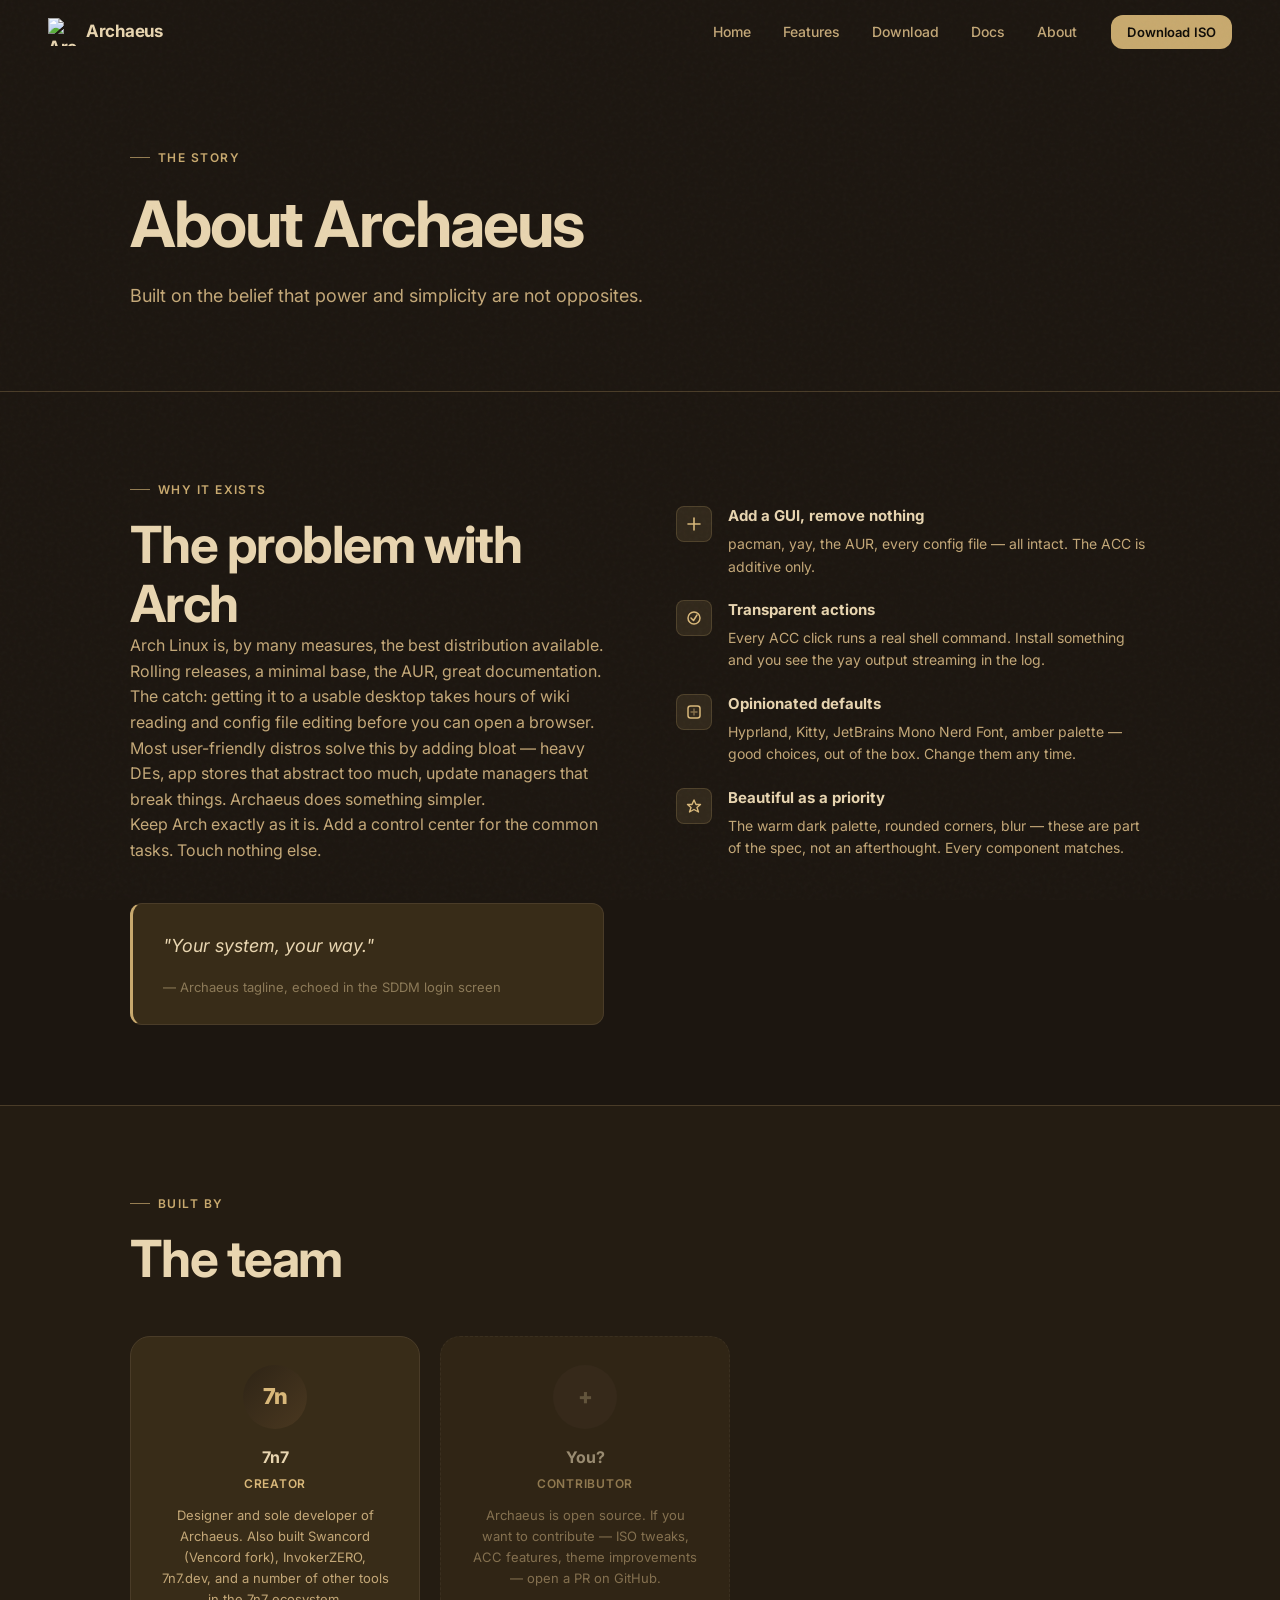
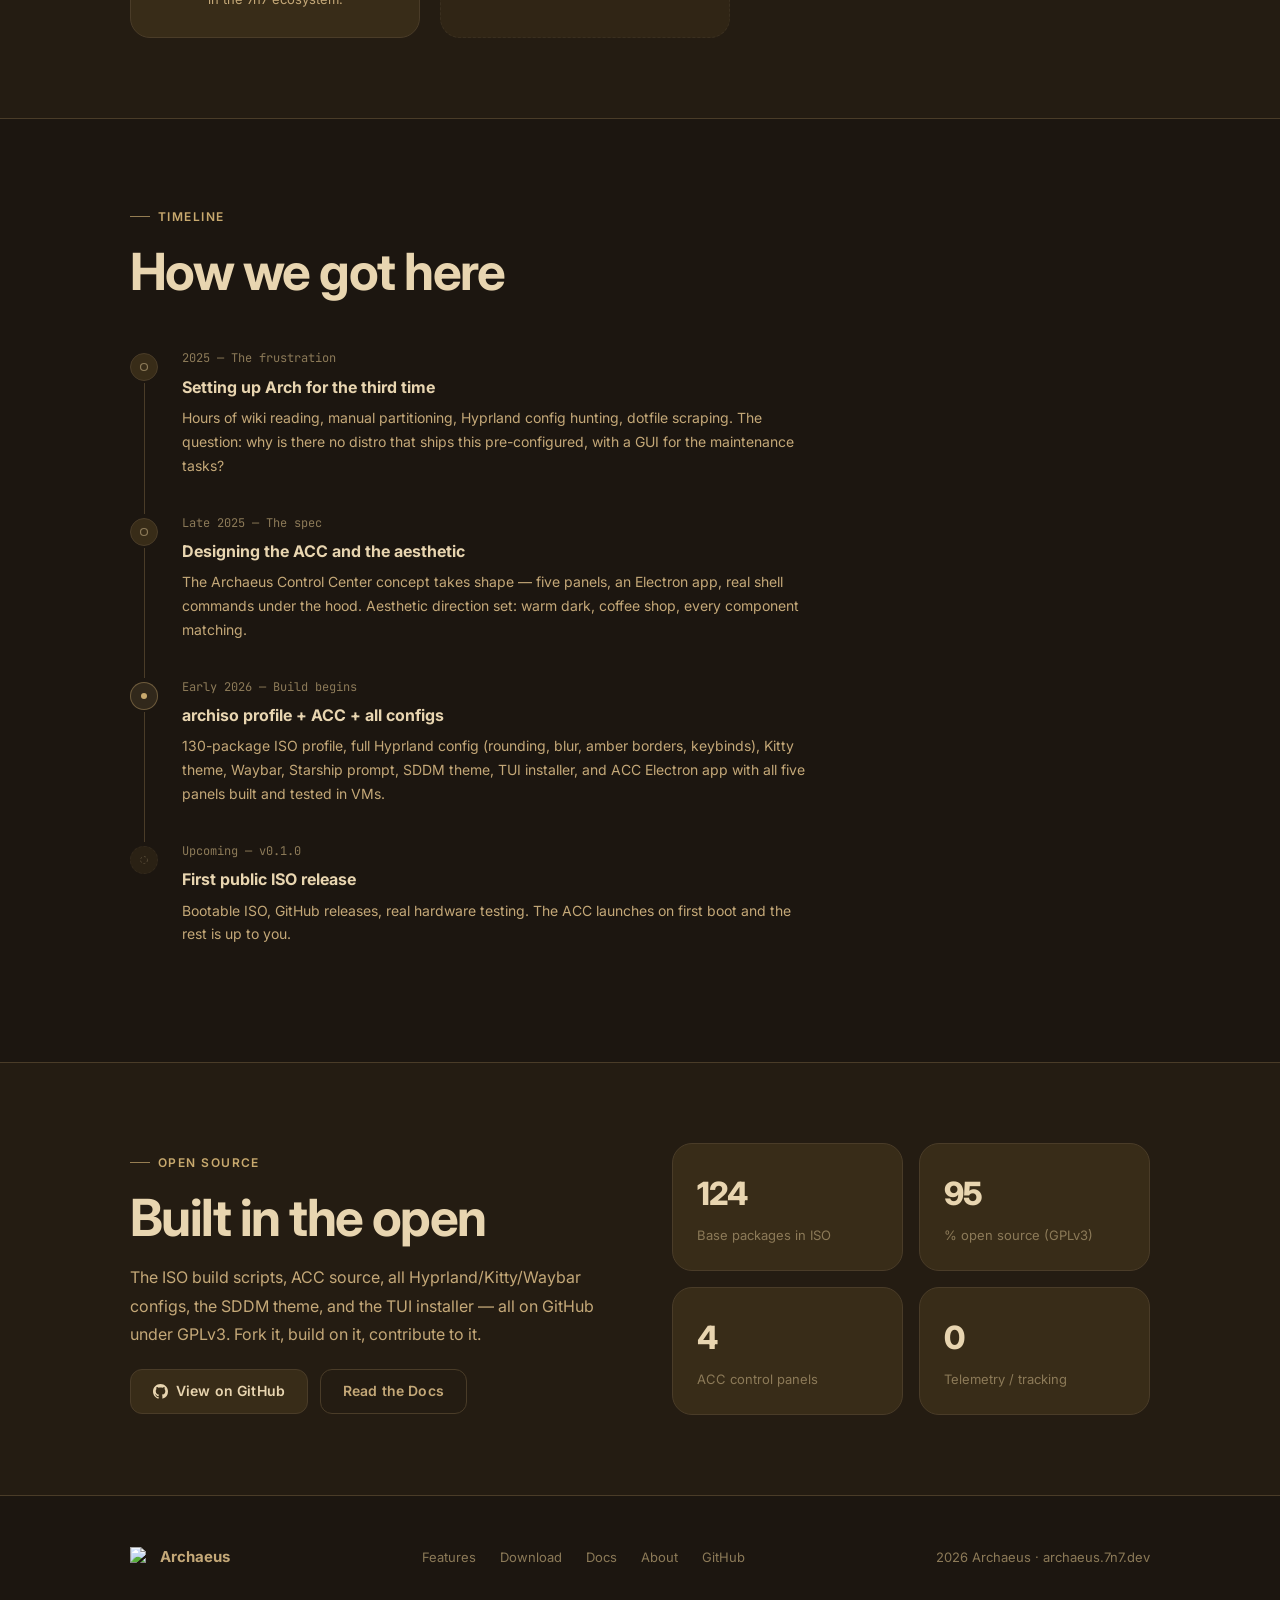
==== commit 8962173c: "Replace inline SVG logos with archaeus-logo.png across all pages Co-Authored-By: Claude Sonnet 4.6 <" ====
--- a/about/index.html
+++ b/about/index.html
@@ -48,7 +48,7 @@
 <body>
 <nav>
   <a href="/" class="nav-logo">
-    <svg width="26" height="26" viewBox="0 0 26 26" fill="none"><path d="M13 3 L22 22 H4 Z" stroke="#C8A96E" stroke-width="1.8" fill="none" stroke-linejoin="round"/><path d="M7.5 17 H18.5" stroke="#C8A96E" stroke-width="1.4" stroke-linecap="round" opacity="0.5"/><circle cx="13" cy="13" r="2.5" fill="#C8A96E" opacity="0.7"/></svg>
+    <img src="../archaeus-logo.png" alt="Archaeus" width="28" height="28" style="object-fit:contain">
     Archaeus
   </a>
   <ul class="nav-links">
@@ -215,7 +215,7 @@
 </section>
 
 <footer><div class="container"><div class="footer-inner">
-  <div class="footer-logo"><svg width="20" height="20" viewBox="0 0 26 26" fill="none"><path d="M13 3 L22 22 H4 Z" stroke="#C8A96E" stroke-width="1.8" fill="none" stroke-linejoin="round"/><circle cx="13" cy="13" r="2.5" fill="#C8A96E" opacity="0.7"/></svg>Archaeus</div>
+  <div class="footer-logo"><img src="../archaeus-logo.png" alt="Archaeus" width="20" height="20" style="object-fit:contain">Archaeus</div>
   <ul class="footer-links"><li><a href="/features/">Features</a></li><li><a href="/download/">Download</a></li><li><a href="/docs/">Docs</a></li><li><a href="/about/">About</a></li><li><a href="https://github.com/Brokaliy/archaeus" target="_blank">GitHub</a></li></ul>
   <span class="footer-copy">2026 Archaeus · archaeus.7n7.dev</span>
 </div></div></footer>
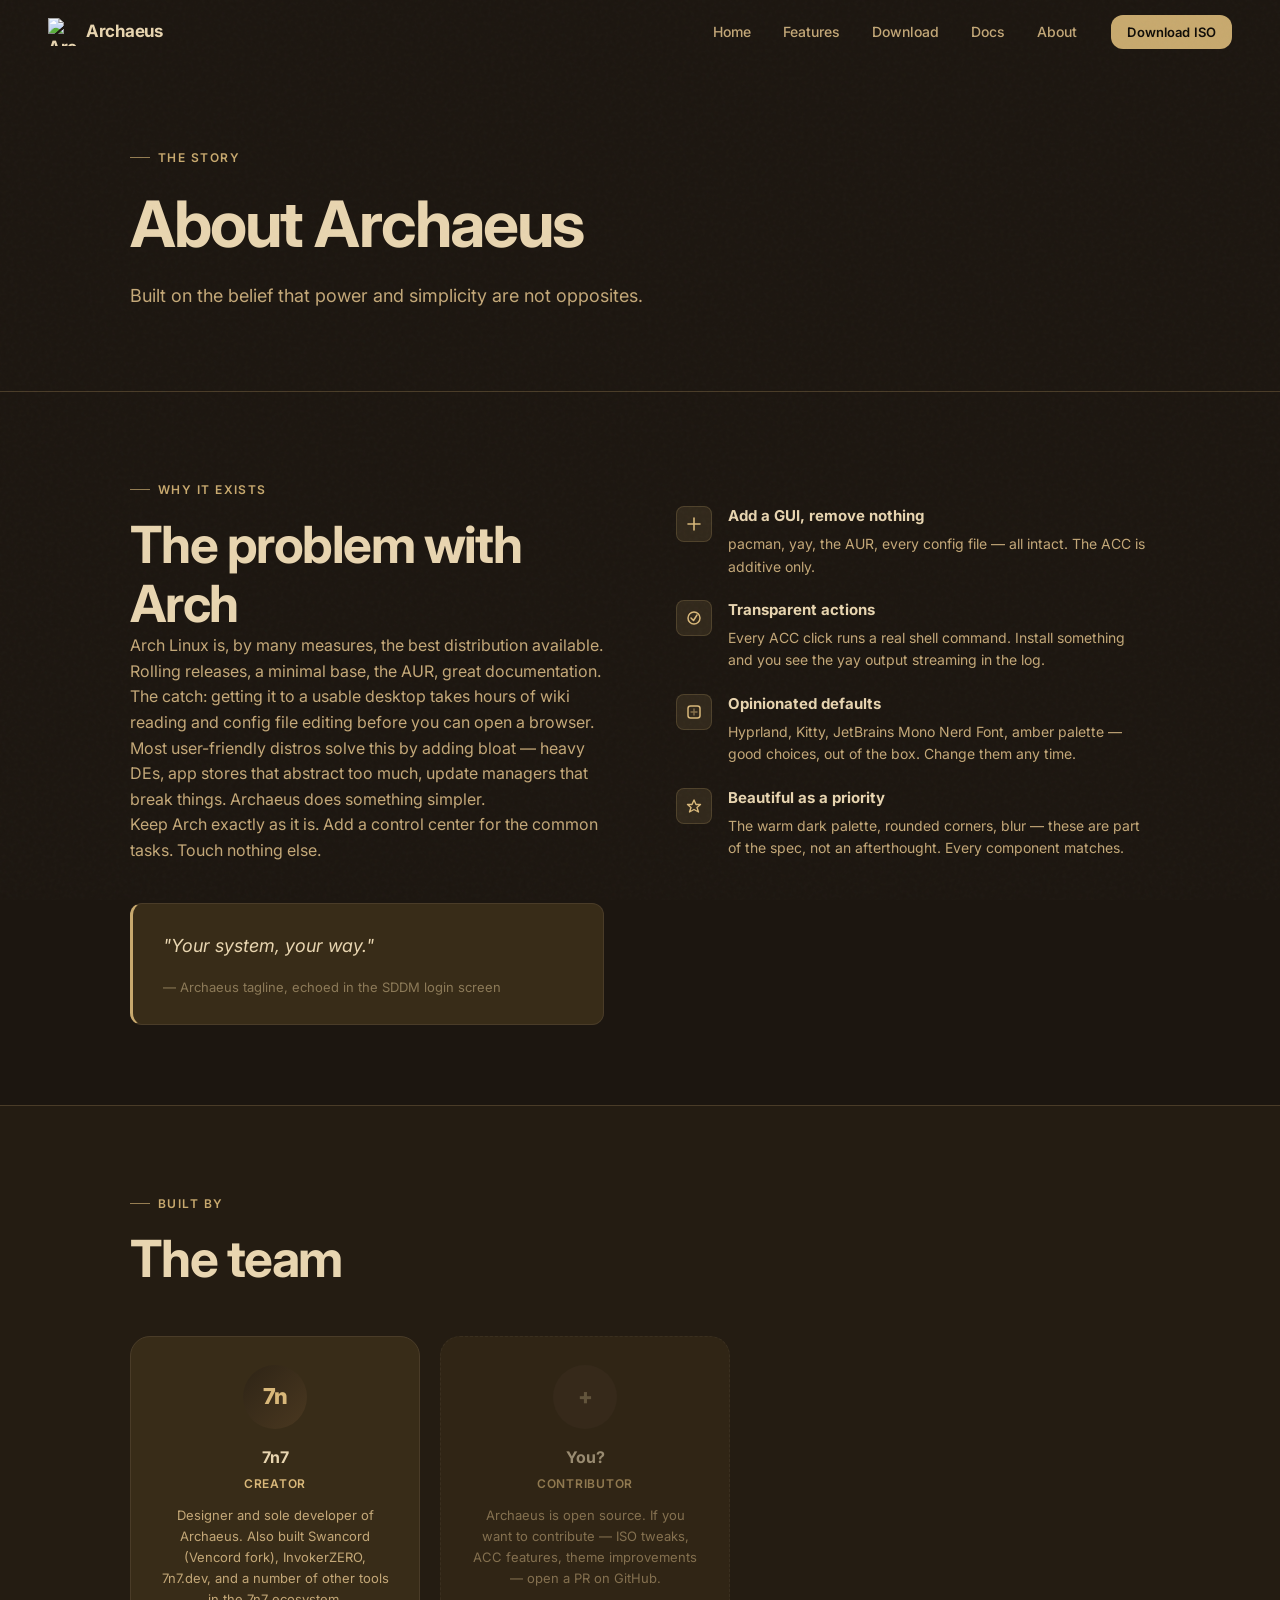
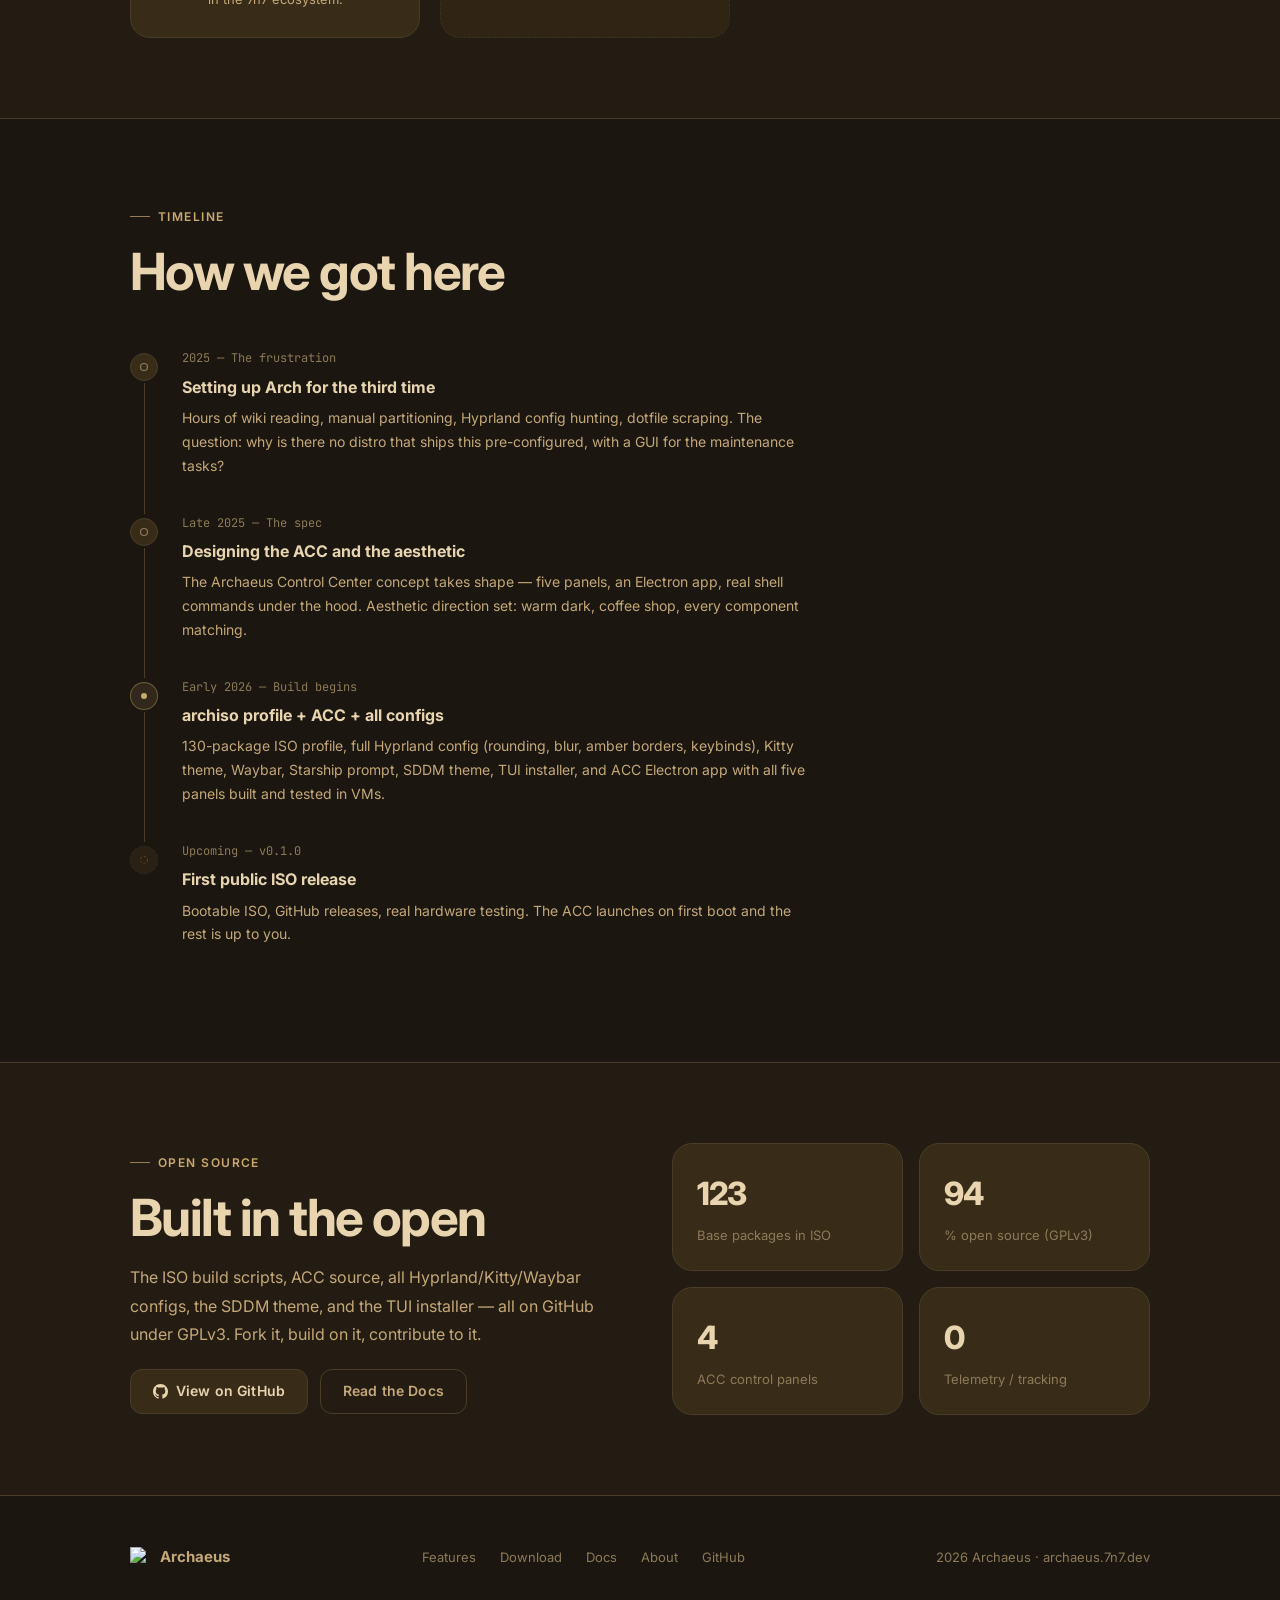
==== commit ab9fb4c4: "Add favicon to all pages Co-Authored-By: Claude Sonnet 4.6 <noreply@anthropic.com>" ====
--- a/about/index.html
+++ b/about/index.html
@@ -4,6 +4,7 @@
   <meta charset="UTF-8" />
   <meta name="viewport" content="width=device-width, initial-scale=1.0" />
   <title>About — Archaeus</title>
+  <link rel="icon" href="../archaeus-logo.png" type="image/png" />
   <link rel="stylesheet" href="../css/styles.css" />
   <style>
     .page-hero{padding:140px 0 80px;border-bottom:1px solid var(--border)}
--- a/css/styles.css
+++ b/css/styles.css
@@ -114,7 +114,8 @@
   color: var(--text);
 }
 
-.nav-logo svg {
+.nav-logo svg,
+.nav-logo img {
   flex-shrink: 0;
 }
 
